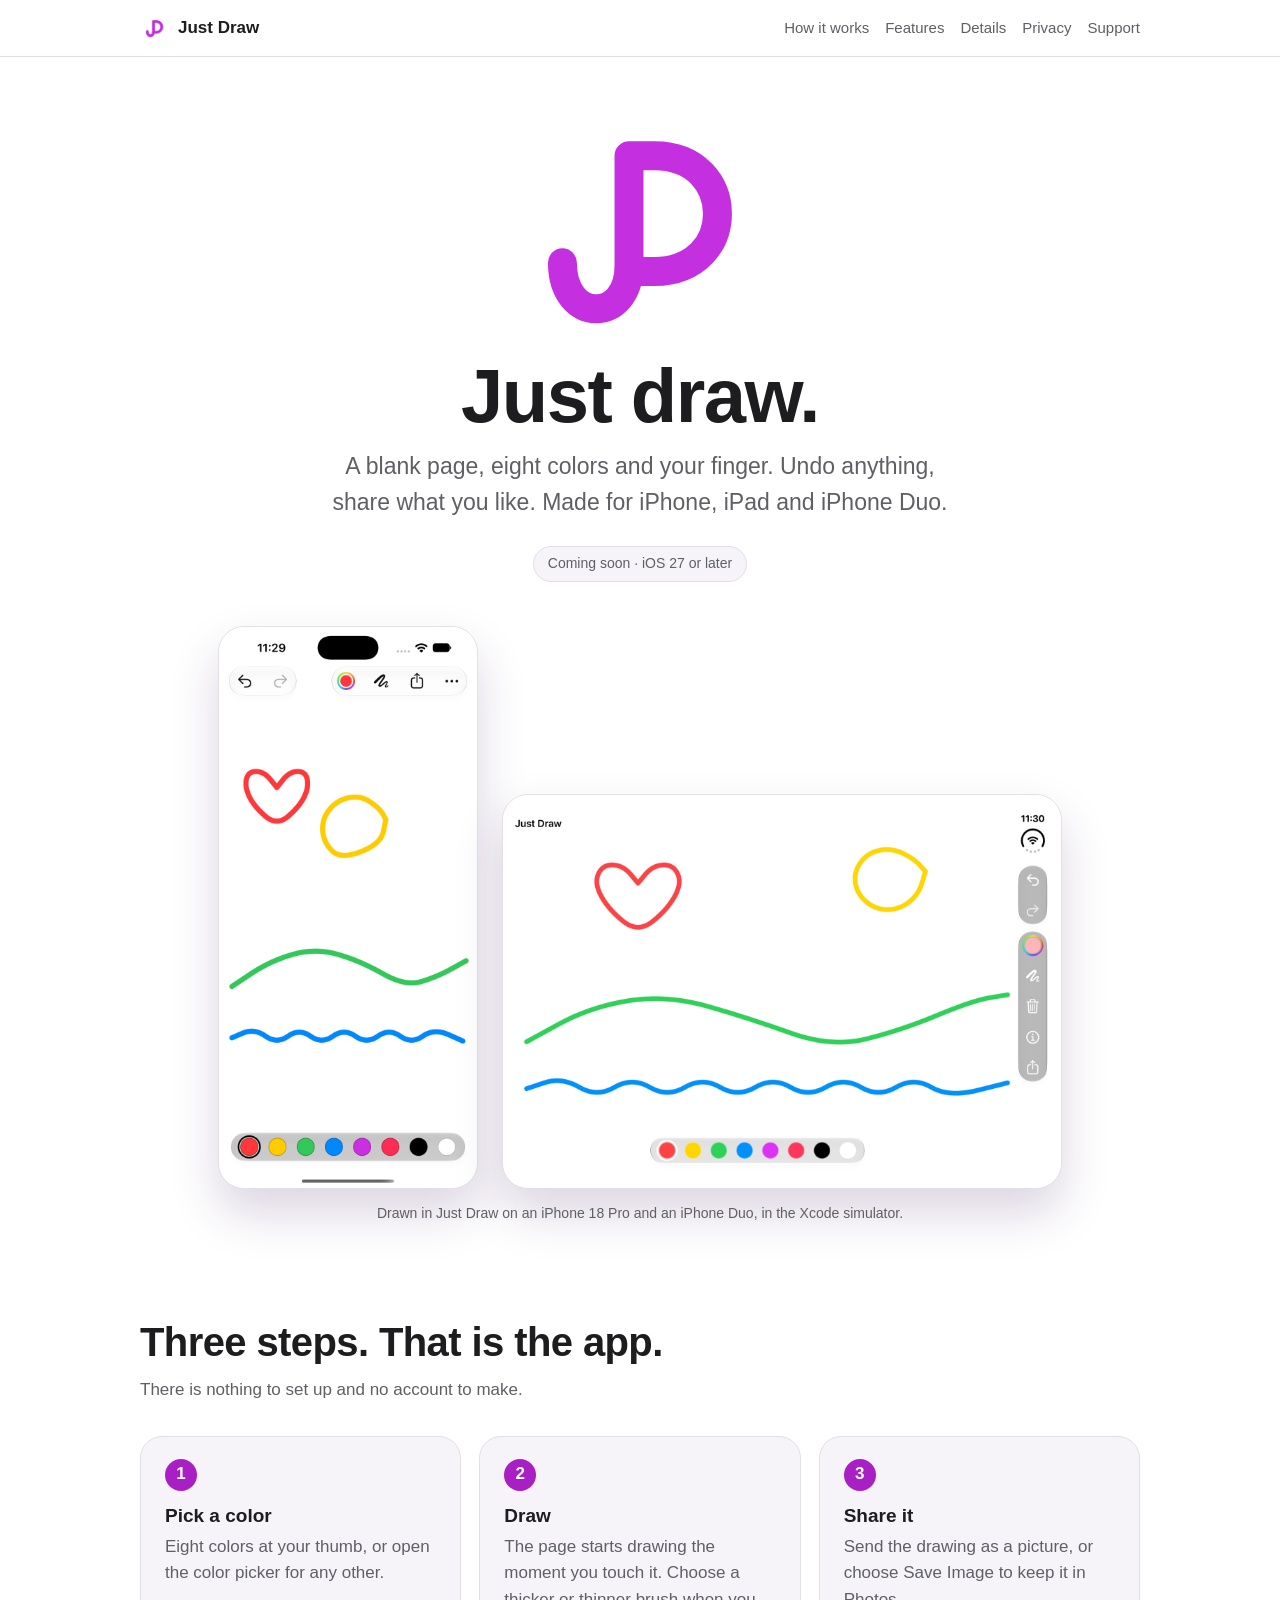
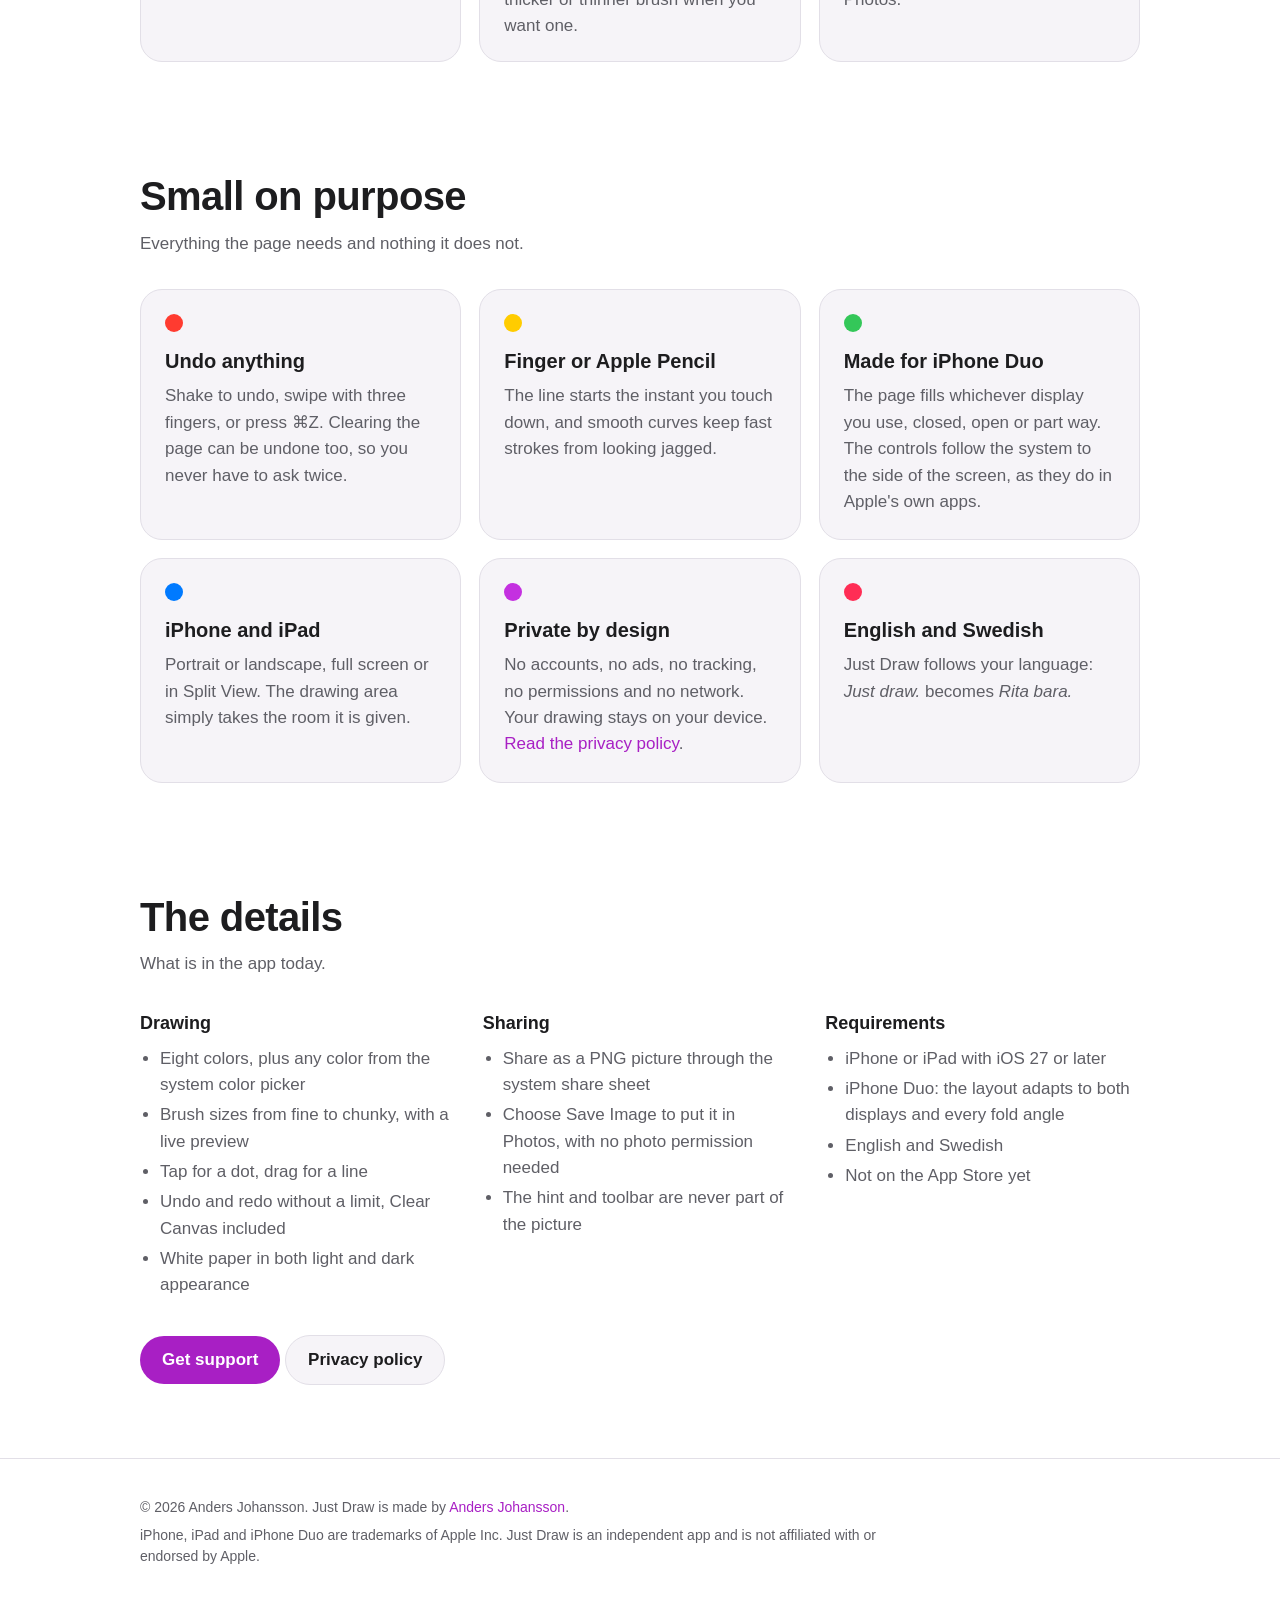
==== index.html @ cc941d94 "Just Draw website: home, privacy policy and support Co-Authored-By: Claude Sonnet 5.5 <noreply@anthr" ====
<!doctype html>
<html lang="en">
<head>
  <meta charset="utf-8">
  <meta name="viewport" content="width=device-width, initial-scale=1">
  <title>Just Draw – a simple drawing app for iPhone, iPad and iPhone Duo</title>
  <meta name="description" content="Just Draw is a simple drawing app for iPhone, iPad and iPhone Duo. Pick a color, draw with your finger or Apple Pencil, undo anything, and share. No accounts, no ads, no tracking.">
  <meta name="theme-color" content="#c430e0">
  <link rel="icon" type="image/png" href="assets/favicon.png">
  <link rel="apple-touch-icon" href="assets/apple-touch-icon.png">
  <meta property="og:title" content="Just Draw">
  <meta property="og:description" content="A simple drawing app for iPhone, iPad and iPhone Duo. Pick a color, draw, share. No accounts, no tracking.">
  <meta property="og:type" content="website">
  <meta property="og:url" content="https://idrewn.github.io/justdraw-site/">
  <meta property="og:image" content="https://idrewn.github.io/justdraw-site/assets/og.jpg">
  <link rel="stylesheet" href="style.css">
</head>
<body>
<header class="site-header">
  <div class="wrap">
    <a class="brand" href="./"><img src="assets/favicon.png" alt="" width="28" height="28">Just Draw</a>
    <nav aria-label="Main"><a href="#how">How it works</a><a href="#features">Features</a><a href="#details">Details</a><a href="privacy.html">Privacy</a><a href="support.html">Support</a></nav>
  </div>
</header>

<main>
  <div class="wrap hero">
    <svg class="mark" viewBox="150 150 760 760" role="img" aria-label="The Just Draw mark: a J and a D written in one line"><path d="M 262 640 C 262 850 492 850 492 650 L 492 270 L 580 270 C 870 270 870 670 580 670 L 492 670"/></svg>
    <h1>Just draw.</h1>
    <p class="lead">A blank page, eight colors and your finger. Undo anything, share what you like. Made for iPhone, iPad and iPhone Duo.</p>
    <span class="badge">Coming soon &middot; iOS 27 or later</span>
    <div class="showcase">
      <figure class="phone" style="margin:0"><img src="assets/screen-iphone.jpg" alt="Just Draw on an iPhone: a red heart, a yellow sun, a green hill and blue waves on white paper, with a color palette at the bottom" width="736" height="1600"></figure>
      <figure class="duo" style="margin:0"><img src="assets/screen-duo.jpg" alt="Just Draw on the inner display of an iPhone Duo, with the toolbar down the right edge" width="1600" height="1125"></figure>
    </div>
    <p class="caption">Drawn in Just Draw on an iPhone 18 Pro and an iPhone Duo, in the Xcode simulator.</p>
  </div>

  <section id="how">
    <div class="wrap">
      <h2>Three steps. That is the app.</h2>
      <p class="sub">There is nothing to set up and no account to make.</p>
      <ol class="steps">
        <li><strong>Pick a color</strong><span>Eight colors at your thumb, or open the color picker for any other.</span></li>
        <li><strong>Draw</strong><span>The page starts drawing the moment you touch it. Choose a thicker or thinner brush when you want one.</span></li>
        <li><strong>Share it</strong><span>Send the drawing as a picture, or choose Save Image to keep it in Photos.</span></li>
      </ol>
    </div>
  </section>

  <section id="features">
    <div class="wrap">
      <h2>Small on purpose</h2>
      <p class="sub">Everything the page needs and nothing it does not.</p>
      <div class="grid">
        <div class="card" style="--dot:#ff3b30"><span class="dot" aria-hidden="true"></span><h3>Undo anything</h3>
          <p>Shake to undo, swipe with three fingers, or press &#8984;Z. Clearing the page can be undone too, so you never have to ask twice.</p></div>
        <div class="card" style="--dot:#ffcc00"><span class="dot" aria-hidden="true"></span><h3>Finger or Apple Pencil</h3>
          <p>The line starts the instant you touch down, and smooth curves keep fast strokes from looking jagged.</p></div>
        <div class="card" style="--dot:#34c759"><span class="dot" aria-hidden="true"></span><h3>Made for iPhone Duo</h3>
          <p>The page fills whichever display you use, closed, open or part way. The controls follow the system to the side of the screen, as they do in Apple's own apps.</p></div>
        <div class="card" style="--dot:#007aff"><span class="dot" aria-hidden="true"></span><h3>iPhone and iPad</h3>
          <p>Portrait or landscape, full screen or in Split View. The drawing area simply takes the room it is given.</p></div>
        <div class="card" style="--dot:#c430e0"><span class="dot" aria-hidden="true"></span><h3>Private by design</h3>
          <p>No accounts, no ads, no tracking, no permissions and no network. Your drawing stays on your device. <a href="privacy.html">Read the privacy policy</a>.</p></div>
        <div class="card" style="--dot:#ff2d55"><span class="dot" aria-hidden="true"></span><h3>English and Swedish</h3>
          <p>Just Draw follows your language: <em>Just draw.</em> becomes <em>Rita bara.</em></p></div>
      </div>
    </div>
  </section>

  <section id="details">
    <div class="wrap">
      <h2>The details</h2>
      <p class="sub">What is in the app today.</p>
      <div class="facts">
        <div>
          <h3>Drawing</h3>
          <ul>
            <li>Eight colors, plus any color from the system color picker</li>
            <li>Brush sizes from fine to chunky, with a live preview</li>
            <li>Tap for a dot, drag for a line</li>
            <li>Undo and redo without a limit, Clear Canvas included</li>
            <li>White paper in both light and dark appearance</li>
          </ul>
        </div>
        <div>
          <h3>Sharing</h3>
          <ul>
            <li>Share as a PNG picture through the system share sheet</li>
            <li>Choose Save Image to put it in Photos, with no photo permission needed</li>
            <li>The hint and toolbar are never part of the picture</li>
          </ul>
        </div>
        <div>
          <h3>Requirements</h3>
          <ul>
            <li>iPhone or iPad with iOS 27 or later</li>
            <li>iPhone Duo: the layout adapts to both displays and every fold angle</li>
            <li>English and Swedish</li>
            <li>Not on the App Store yet</li>
          </ul>
        </div>
      </div>
      <p style="margin-top:32px;">
        <a class="button" href="support.html">Get support</a>
        <a class="button secondary" href="privacy.html">Privacy policy</a>
      </p>
    </div>
  </section>
</main>

<footer>
  <div class="wrap">
    <p>&copy; 2026 Anders Johansson. Just Draw is made by <a href="https://github.com/iDrewn">Anders Johansson</a>.</p>
    <p>iPhone, iPad and iPhone Duo are trademarks of Apple Inc. Just Draw is an independent app and is not affiliated with or endorsed by Apple.</p>
  </div>
</footer>
</body>
</html>
---- style.css ----
:root {
  --bg: #ffffff;
  --surface: #f6f4f8;
  --text: #1d1d1f;
  --muted: #5f5f66;
  --line: #e2dfe7;
  --ink: #a81fc4;      /* purple for text and links, 5.7:1 on white */
  --ink-fill: #c430e0; /* the app's purple, for shapes */
  --on-ink: #ffffff;
  --radius: 22px;
  --maxw: 1040px;
}
@media (prefers-color-scheme: dark) {
  :root {
    --bg: #0f0d13;
    --surface: #1a1720;
    --text: #f5f5f7;
    --muted: #a8a6b0;
    --line: #2e2a37;
    --ink: #e48df5;
    --ink-fill: #c430e0;
    --on-ink: #1a0a1f;
  }
}
* { box-sizing: border-box; }
html { -webkit-text-size-adjust: 100%; scroll-behavior: smooth; }
@media (prefers-reduced-motion: reduce) { html { scroll-behavior: auto; } }
body { margin: 0; background: var(--bg); color: var(--text);
  font: 17px/1.55 -apple-system, BlinkMacSystemFont, "SF Pro Text", "Segoe UI", Roboto, Helvetica, Arial, sans-serif; }
a { color: var(--ink); text-decoration: none; }
a:hover { text-decoration: underline; }
a:focus-visible, summary:focus-visible { outline: 3px solid var(--ink); outline-offset: 3px; border-radius: 6px; }
img { max-width: 100%; height: auto; display: block; }
.wrap { max-width: var(--maxw); margin: 0 auto; padding: 0 20px; }

/* Header */
.site-header { position: sticky; top: 0; z-index: 10; background: color-mix(in srgb, var(--bg) 85%, transparent);
  backdrop-filter: saturate(180%) blur(20px); -webkit-backdrop-filter: saturate(180%) blur(20px); border-bottom: 1px solid var(--line); }
.site-header .wrap { display: flex; align-items: center; justify-content: space-between; flex-wrap: wrap; gap: 2px 16px; min-height: 56px; padding-top: 8px; padding-bottom: 8px; }
.brand { display: flex; align-items: center; gap: 10px; font-weight: 700; color: var(--text); }
.brand img { width: 28px; height: 28px; border-radius: 7px; }
nav a { margin-right: 16px; color: var(--muted); font-size: 15px; white-space: nowrap; }
nav a:last-child { margin-right: 0; }
nav a:hover { color: var(--text); text-decoration: none; }

/* Hero: the mark writes itself, like it does on the app's empty canvas */
.hero { padding: 64px 0 40px; text-align: center; }
.hero .mark { width: min(220px, 52vw); height: auto; margin: 0 auto 8px; overflow: visible; }
.hero .mark path { fill: none; stroke: var(--ink-fill); stroke-width: 100; stroke-linecap: round; stroke-linejoin: round;
  stroke-dasharray: 3000; stroke-dashoffset: 3000; animation: write 1.6s .2s ease-in-out forwards; }
@keyframes write { to { stroke-dashoffset: 0; } }
@media (prefers-reduced-motion: reduce) { .hero .mark path { animation: none; stroke-dashoffset: 0; } }
.hero h1 { font: 700 clamp(44px, 9vw, 76px)/1.02 ui-rounded, "SF Pro Rounded", -apple-system, BlinkMacSystemFont, "Segoe UI", sans-serif; letter-spacing: -0.02em; margin: 0 0 14px; }
.hero p.lead { font-size: clamp(19px, 3vw, 23px); color: var(--muted); max-width: 620px; margin: 0 auto 26px; }
.badge { display: inline-block; padding: 6px 14px; border-radius: 999px; background: var(--surface); border: 1px solid var(--line); font-size: 14px; color: var(--muted); }
.showcase { margin-top: 44px; display: flex; gap: 24px; justify-content: center; align-items: flex-end; flex-wrap: wrap; }
.showcase .phone { width: min(260px, 70vw); }
.showcase .duo { width: min(560px, 100%); }
.showcase img { border-radius: 26px; border: 1px solid var(--line); box-shadow: 0 24px 48px rgba(60, 20, 90, .18); background: #fff; }
.caption { color: var(--muted); font-size: 14px; margin: 14px auto 0; }

/* Sections */
section { padding: 56px 0; }
section h2 { font-size: clamp(28px, 5vw, 40px); line-height: 1.12; letter-spacing: -0.015em; margin: 0 0 12px; }
section .sub { color: var(--muted); max-width: 640px; margin: 0 0 32px; }
.grid { display: grid; gap: 18px; grid-template-columns: repeat(auto-fit, minmax(280px, 1fr)); }
.card { background: var(--surface); border: 1px solid var(--line); border-radius: var(--radius); padding: 24px; }
.card h3 { margin: 14px 0 6px; font-size: 20px; }
.card p { margin: 0; color: var(--muted); }
/* Each card carries one of the app's colors, so the page is drawn with the same palette */
.dot { width: 18px; height: 18px; border-radius: 50%; background: var(--dot, var(--ink-fill)); display: block; }

.steps { display: grid; gap: 18px; grid-template-columns: repeat(auto-fit, minmax(240px, 1fr)); list-style: none; padding: 0; margin: 0; counter-reset: step; }
.steps li { counter-increment: step; background: var(--surface); border: 1px solid var(--line); border-radius: var(--radius); padding: 22px 24px; }
.steps li::before { content: counter(step); display: grid; place-items: center; width: 32px; height: 32px; border-radius: 50%; background: var(--ink); color: var(--on-ink); font-weight: 700; margin-bottom: 10px; }
.steps strong { display: block; font-size: 19px; margin-bottom: 4px; }
.steps span { color: var(--muted); }

.facts { display: grid; gap: 28px; grid-template-columns: repeat(auto-fit, minmax(280px, 1fr)); }
.facts h3 { margin: 0 0 8px; font-size: 18px; }
.facts ul { margin: 0; padding-left: 20px; color: var(--muted); }
.facts li { margin: 4px 0; }

/* Text pages */
.prose { max-width: 720px; padding: 48px 0 72px; }
.prose h1 { font-size: clamp(32px, 6vw, 46px); line-height: 1.1; margin: 0 0 8px; letter-spacing: -0.02em; }
.prose h2 { font-size: 24px; margin: 36px 0 8px; }
.prose .meta { color: var(--muted); margin-bottom: 28px; }
.prose ul { padding-left: 22px; }
.prose details { background: var(--surface); border: 1px solid var(--line); border-radius: 14px; padding: 14px 18px; margin: 12px 0; }
.prose summary { cursor: pointer; font-weight: 600; }
.prose details p { margin: 10px 0 0; color: var(--muted); }
code { background: var(--surface); border: 1px solid var(--line); border-radius: 6px; padding: 1px 6px; font-size: .92em; }

.button { display: inline-block; padding: 11px 22px; border-radius: 999px; background: var(--ink); color: var(--on-ink); font-weight: 600; }
.button:hover { text-decoration: none; filter: brightness(1.08); }
.button.secondary { background: var(--surface); color: var(--text); border: 1px solid var(--line); }

footer { border-top: 1px solid var(--line); padding: 32px 0 48px; color: var(--muted); font-size: 14px; }
footer p { margin: 6px 0; max-width: 760px; }
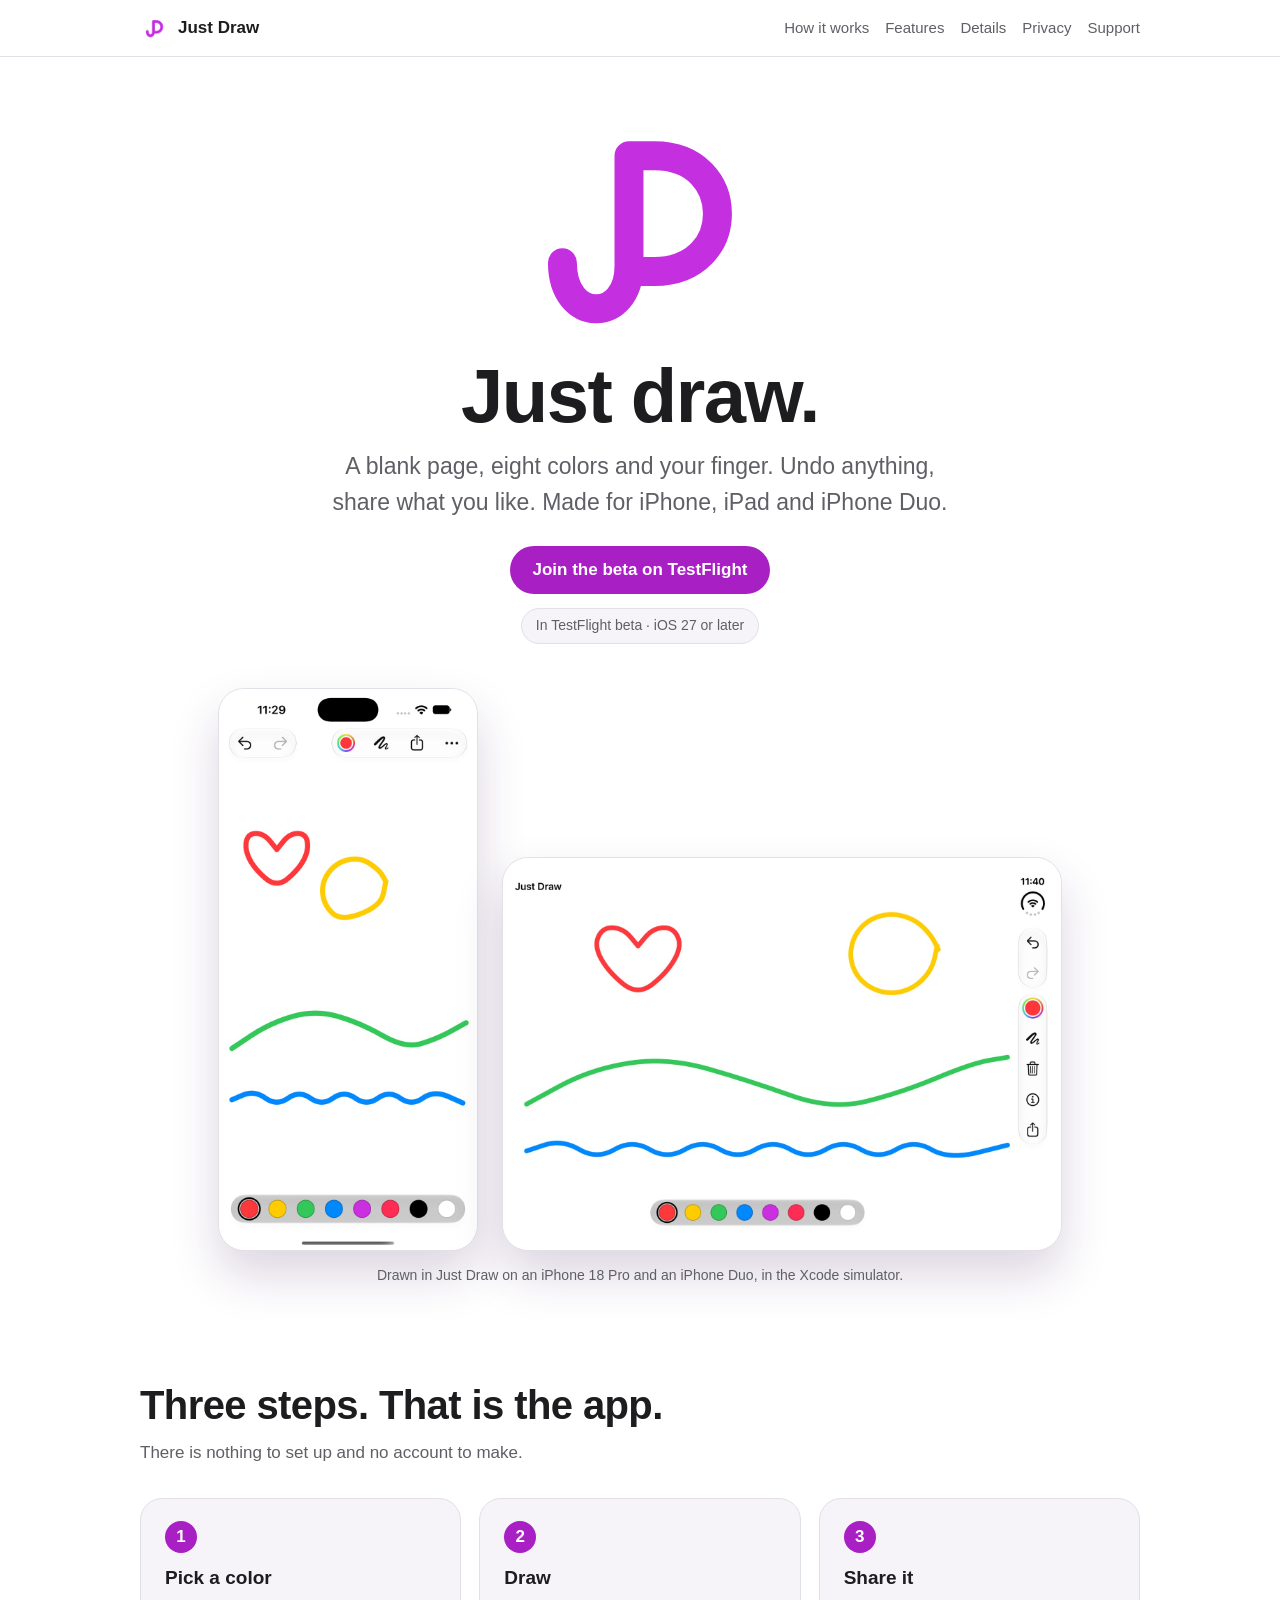
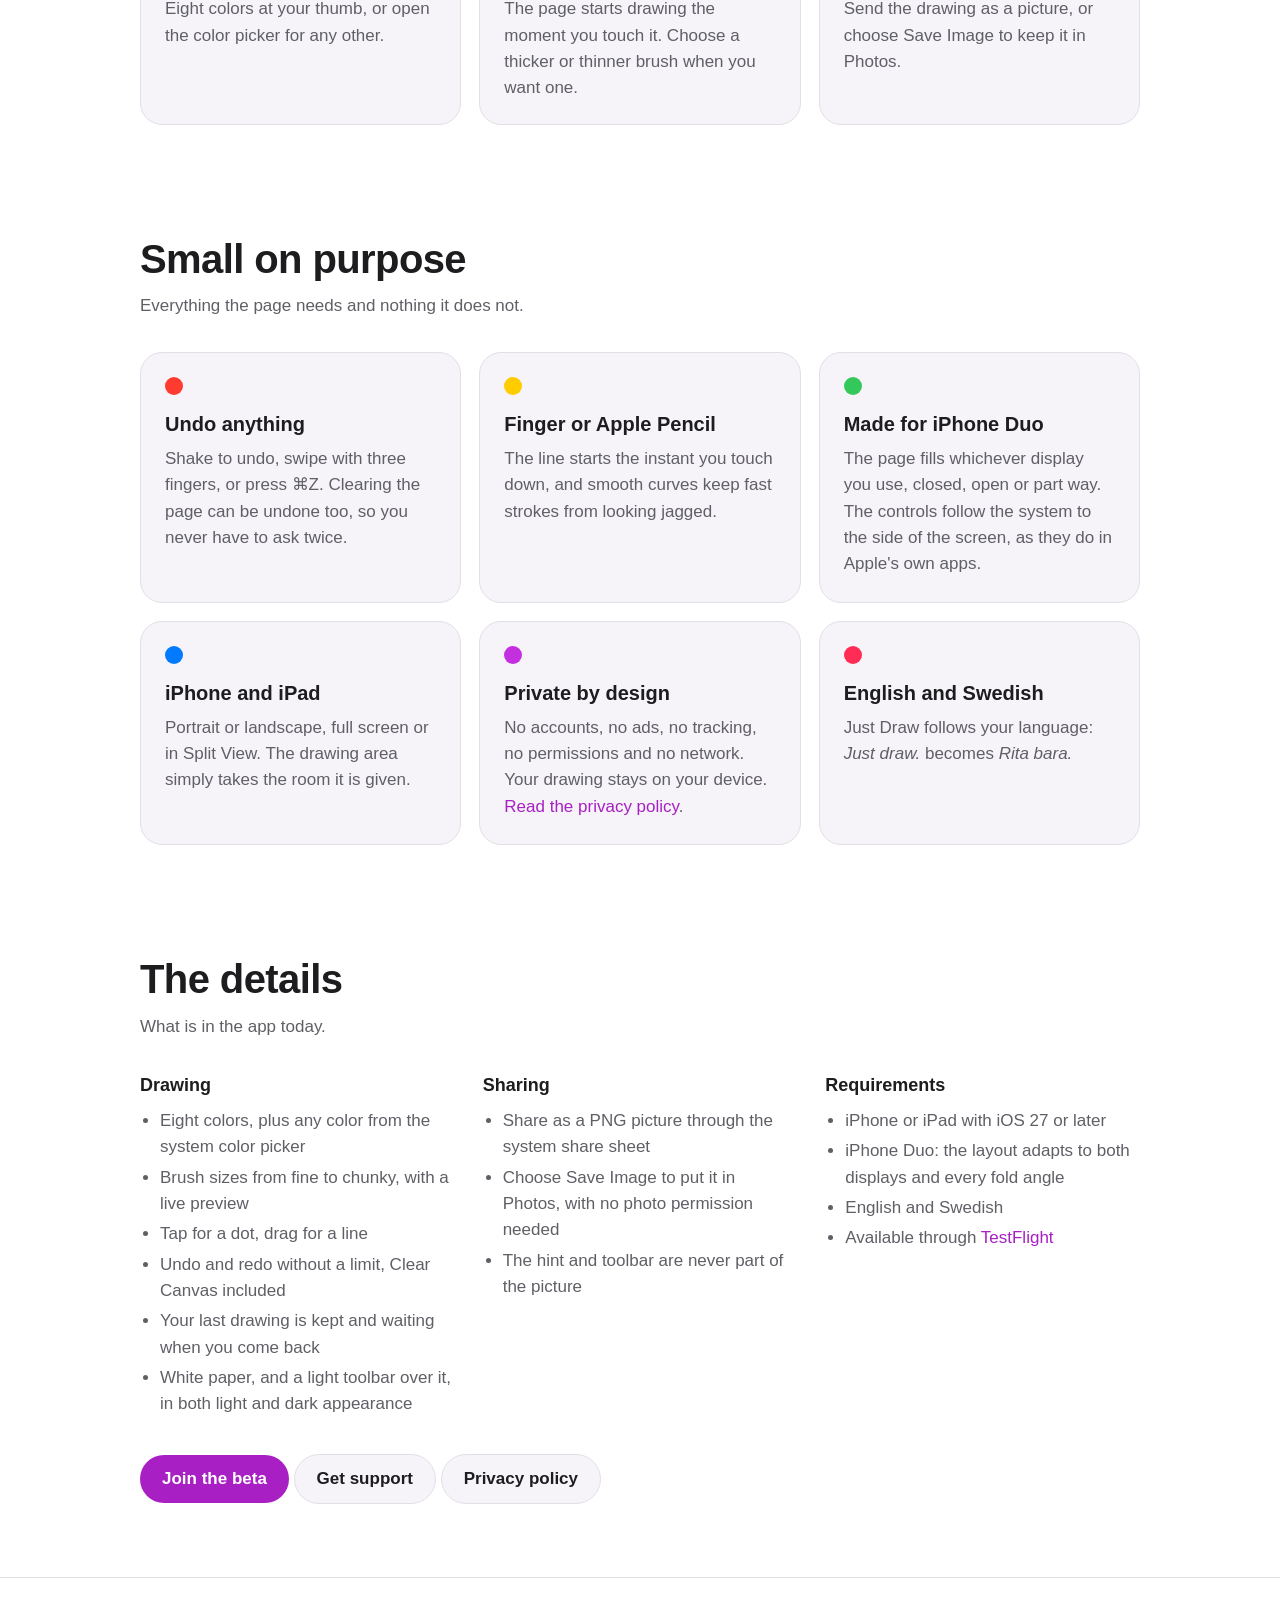
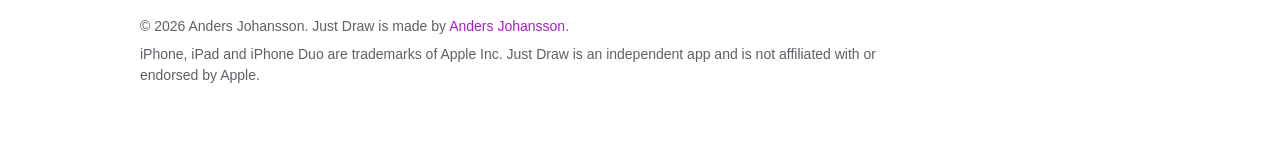
==== commit a8965840: "Site: TestFlight link, autosave wording and a Duo screenshot with the new toolbar Co-Authored-By: Cl" ====
--- a/index.html
+++ b/index.html
@@ -28,7 +28,8 @@
     <svg class="mark" viewBox="150 150 760 760" role="img" aria-label="The Just Draw mark: a J and a D written in one line"><path d="M 262 640 C 262 850 492 850 492 650 L 492 270 L 580 270 C 870 270 870 670 580 670 L 492 670"/></svg>
     <h1>Just draw.</h1>
     <p class="lead">A blank page, eight colors and your finger. Undo anything, share what you like. Made for iPhone, iPad and iPhone Duo.</p>
-    <span class="badge">Coming soon &middot; iOS 27 or later</span>
+    <p style="margin:0 0 14px;"><a class="button" href="https://testflight.apple.com/join/3rHHeFmC" rel="noopener">Join the beta on TestFlight</a></p>
+    <span class="badge">In TestFlight beta &middot; iOS 27 or later</span>
     <div class="showcase">
       <figure class="phone" style="margin:0"><img src="assets/screen-iphone.jpg" alt="Just Draw on an iPhone: a red heart, a yellow sun, a green hill and blue waves on white paper, with a color palette at the bottom" width="736" height="1600"></figure>
       <figure class="duo" style="margin:0"><img src="assets/screen-duo.jpg" alt="Just Draw on the inner display of an iPhone Duo, with the toolbar down the right edge" width="1600" height="1125"></figure>
@@ -81,7 +82,8 @@
             <li>Brush sizes from fine to chunky, with a live preview</li>
             <li>Tap for a dot, drag for a line</li>
             <li>Undo and redo without a limit, Clear Canvas included</li>
-            <li>White paper in both light and dark appearance</li>
+            <li>Your last drawing is kept and waiting when you come back</li>
+            <li>White paper, and a light toolbar over it, in both light and dark appearance</li>
           </ul>
         </div>
         <div>
@@ -98,12 +100,13 @@
             <li>iPhone or iPad with iOS 27 or later</li>
             <li>iPhone Duo: the layout adapts to both displays and every fold angle</li>
             <li>English and Swedish</li>
-            <li>Not on the App Store yet</li>
+            <li>Available through <a href="https://testflight.apple.com/join/3rHHeFmC" rel="noopener">TestFlight</a></li>
           </ul>
         </div>
       </div>
       <p style="margin-top:32px;">
-        <a class="button" href="support.html">Get support</a>
+        <a class="button" href="https://testflight.apple.com/join/3rHHeFmC" rel="noopener">Join the beta</a>
+        <a class="button secondary" href="support.html">Get support</a>
         <a class="button secondary" href="privacy.html">Privacy policy</a>
       </p>
     </div>
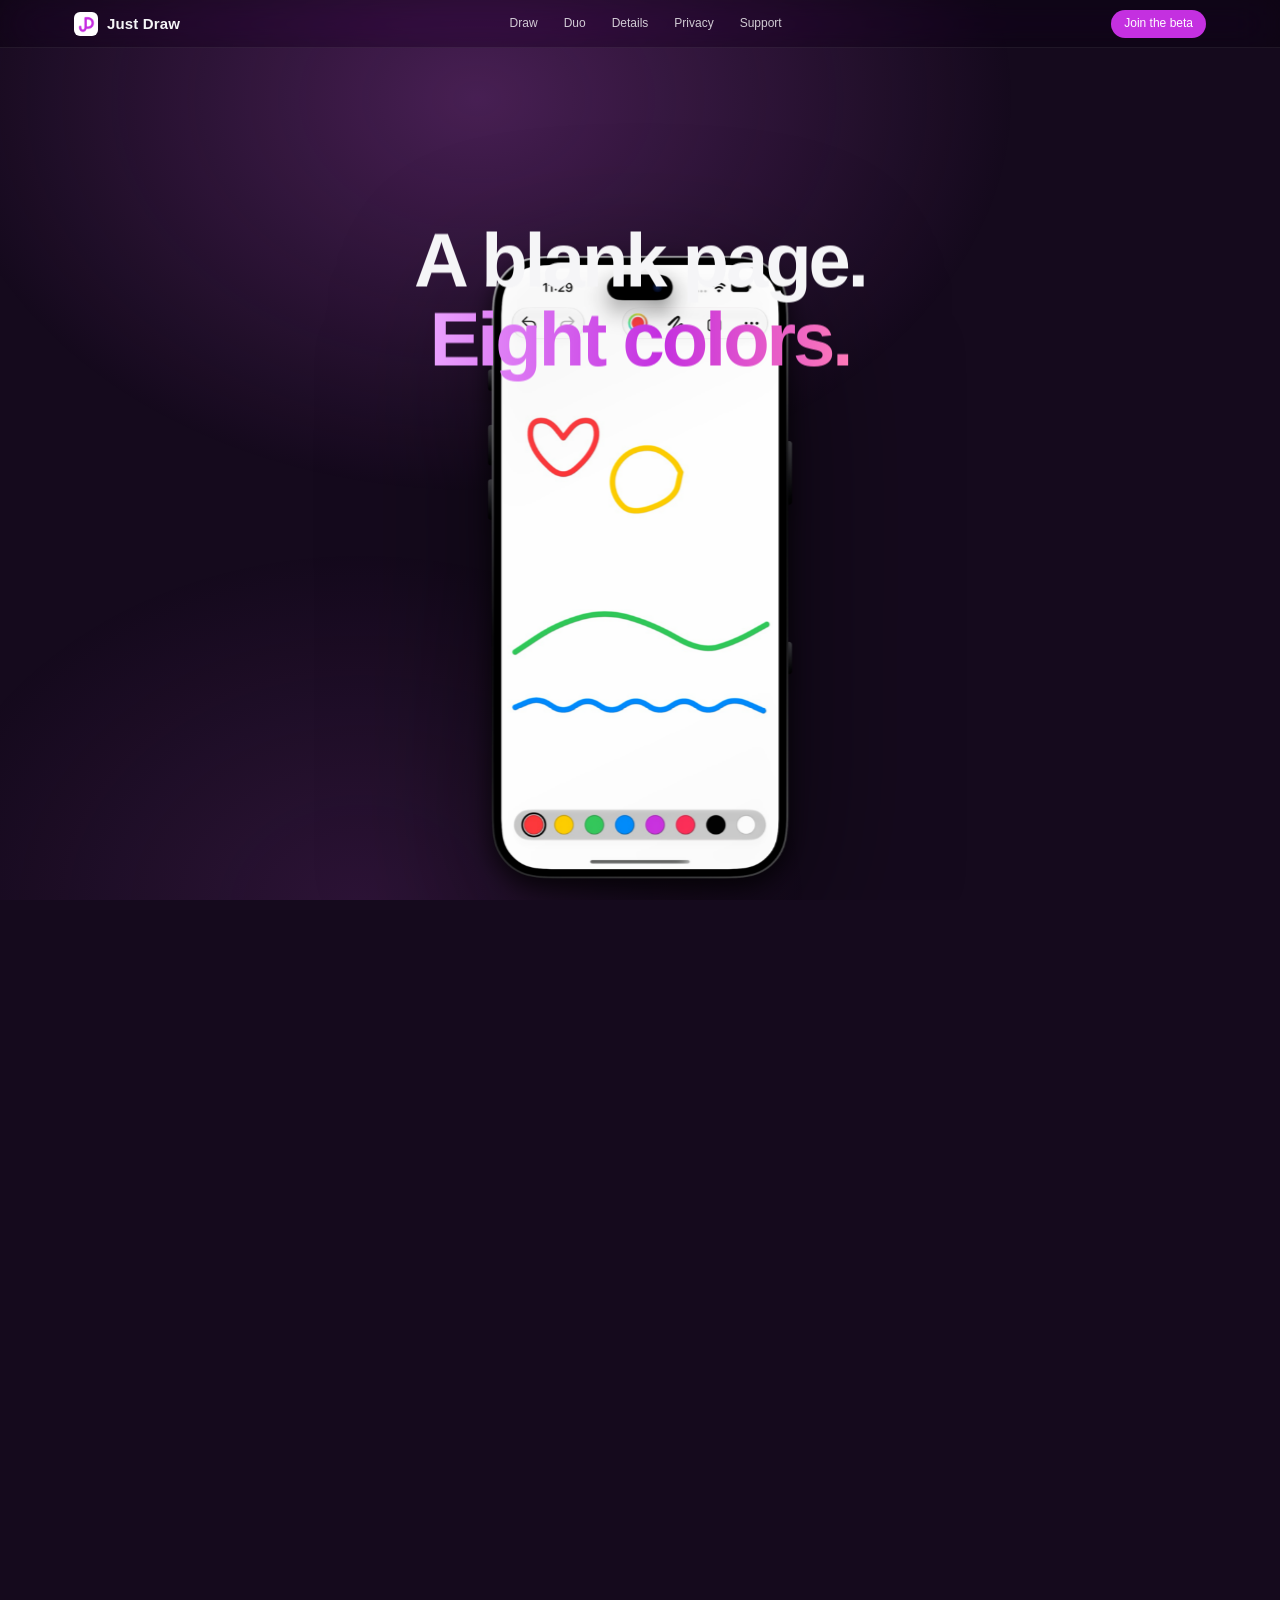
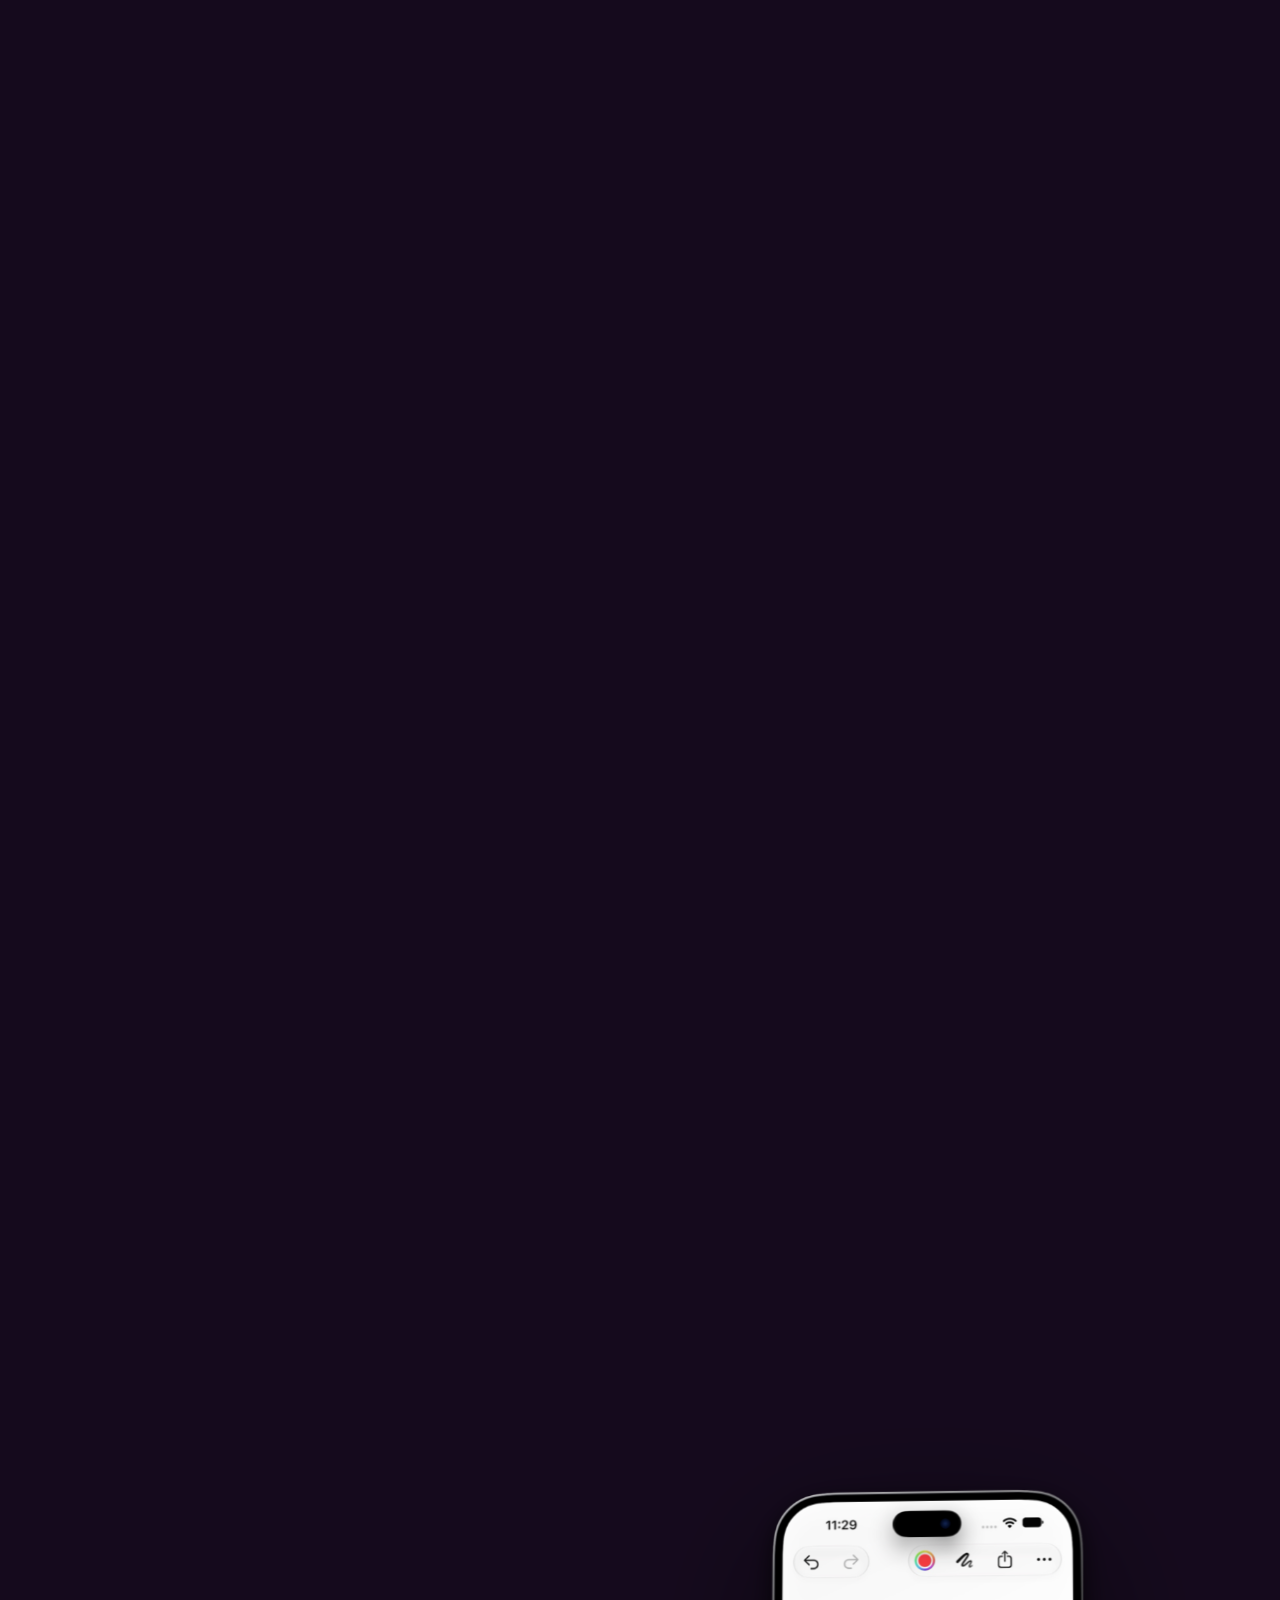
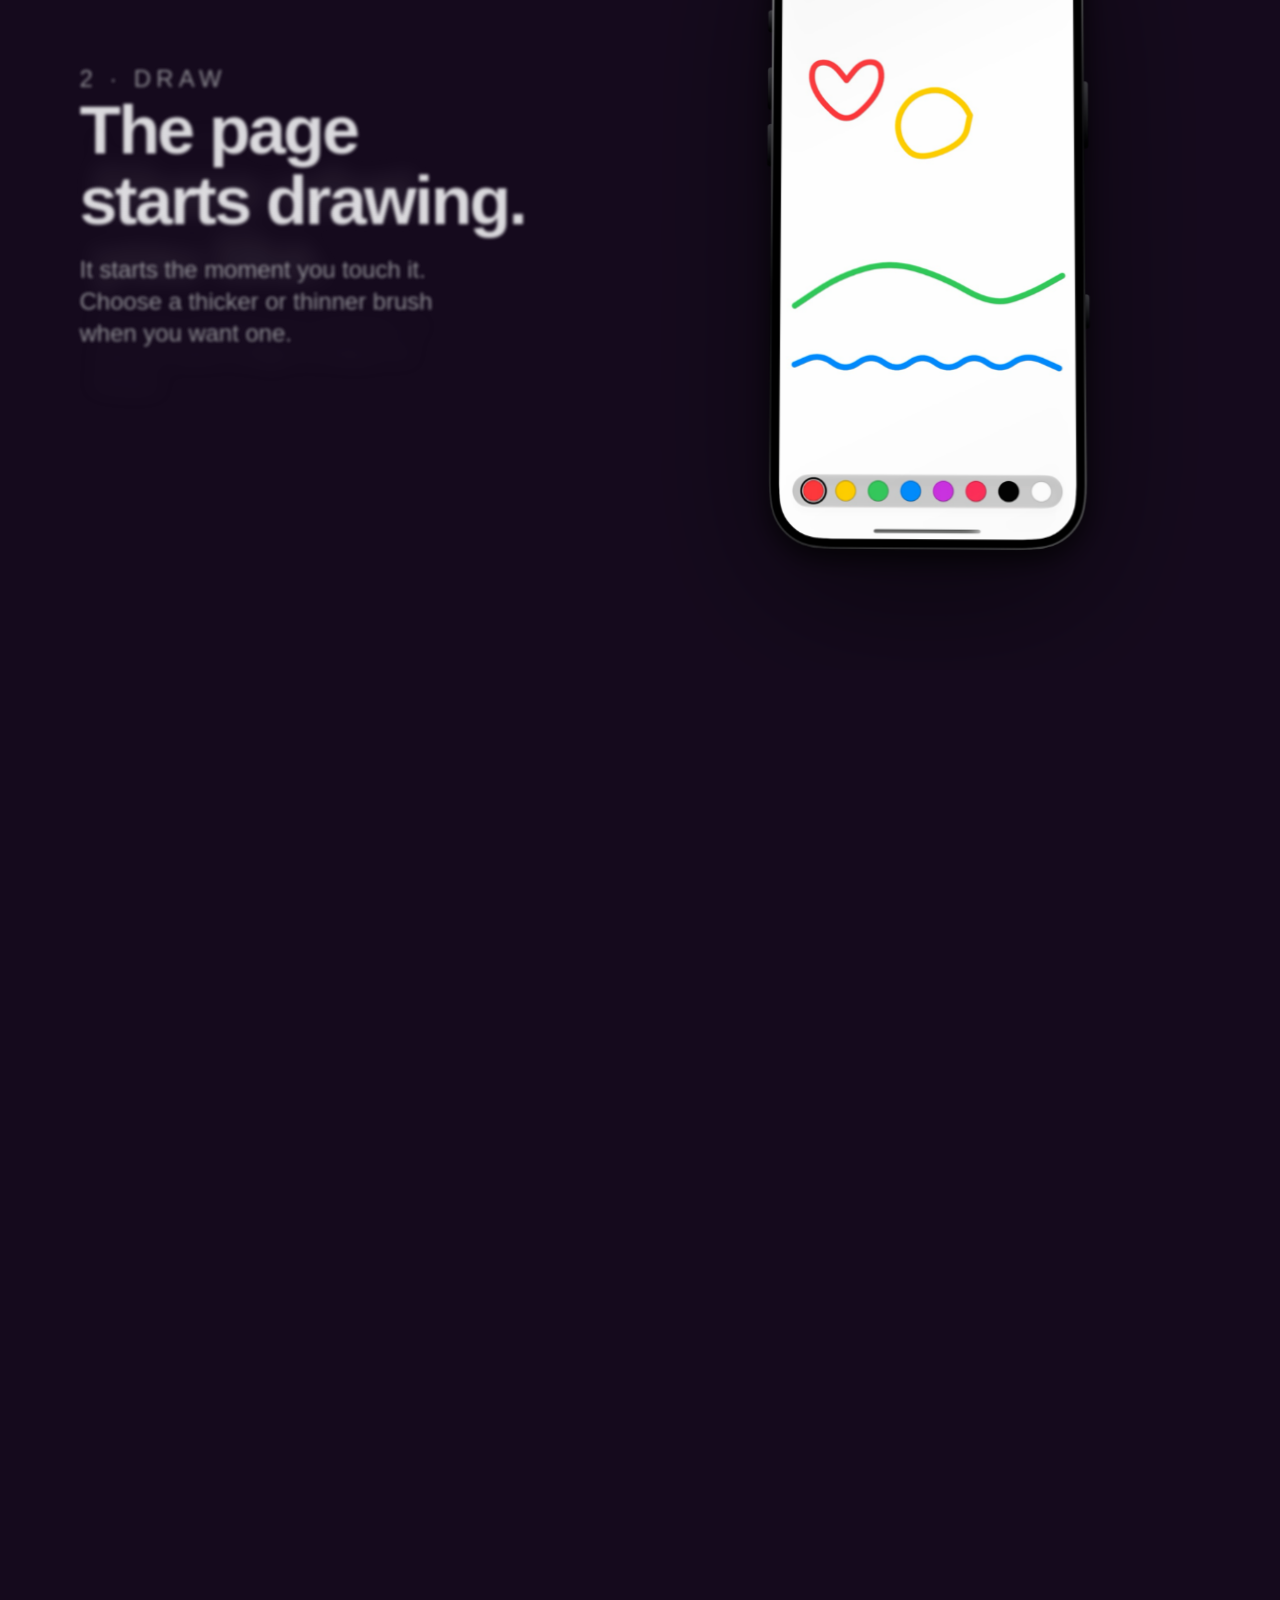
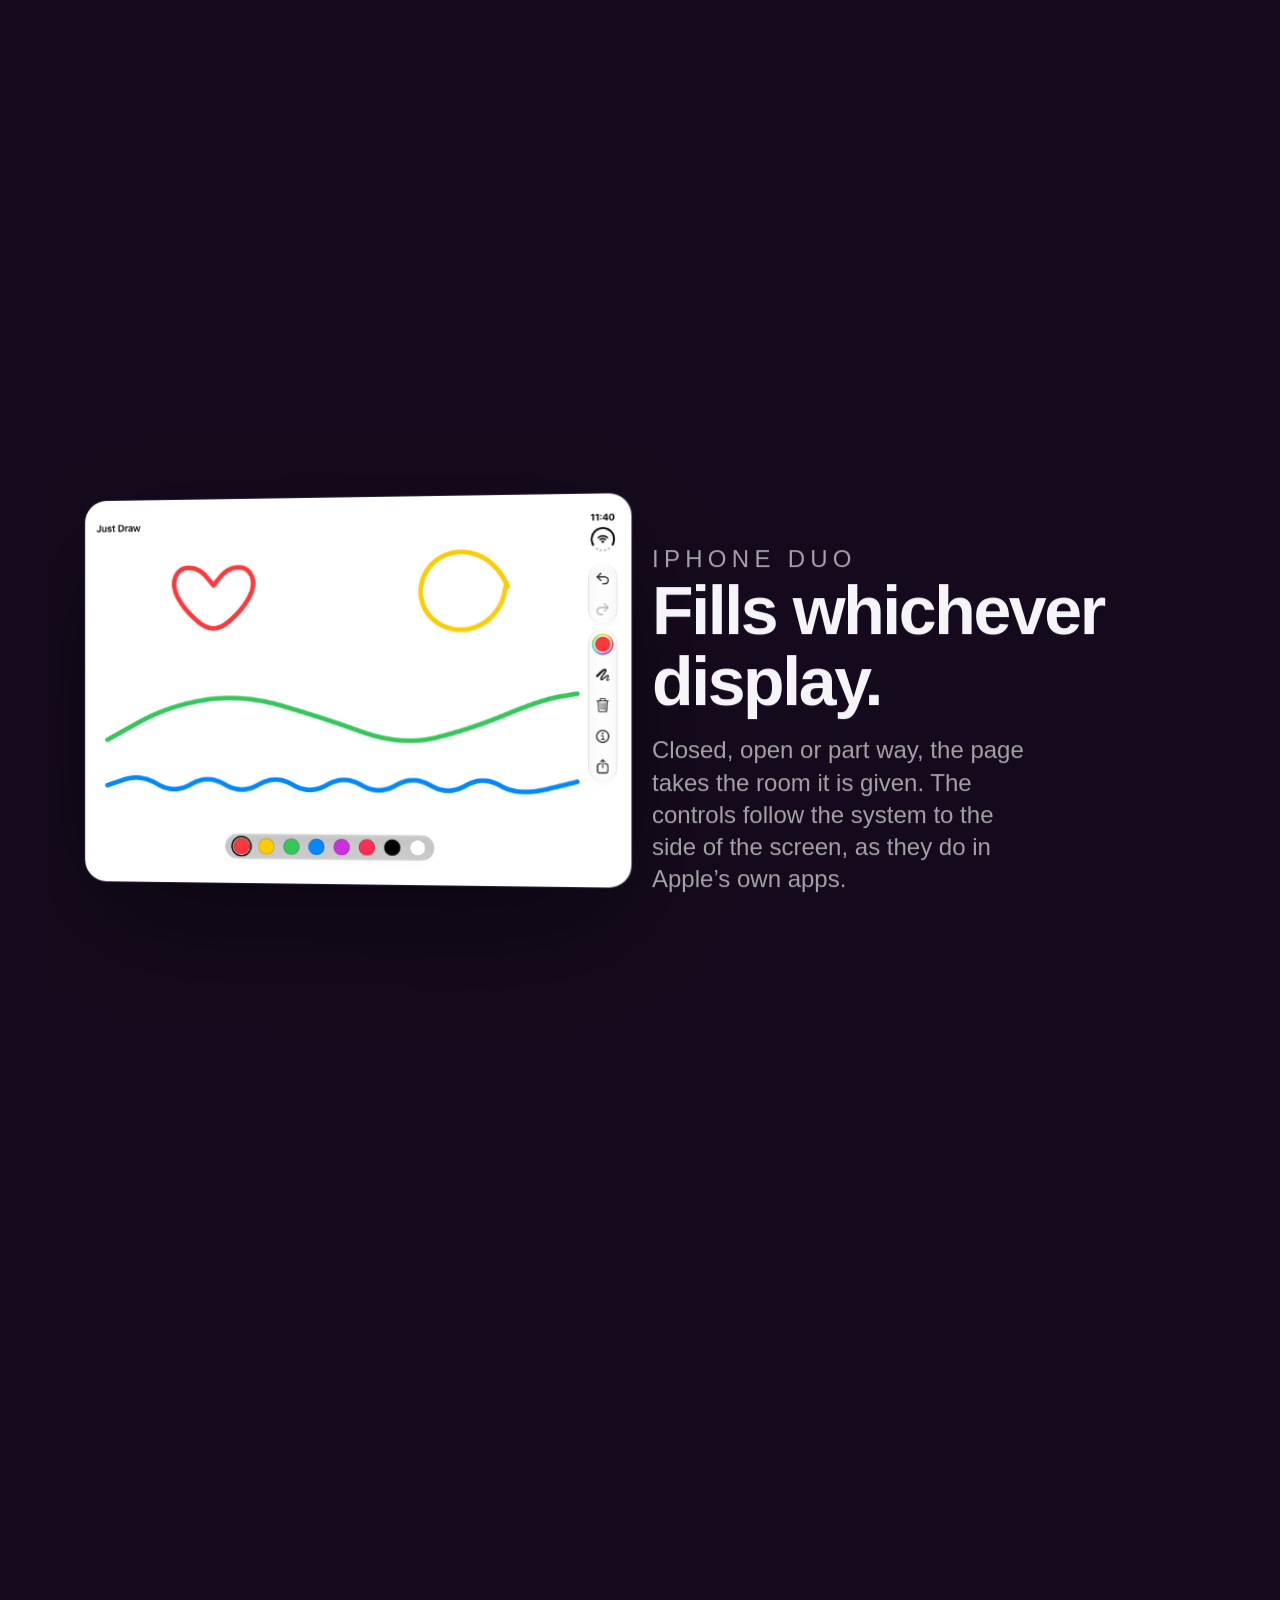
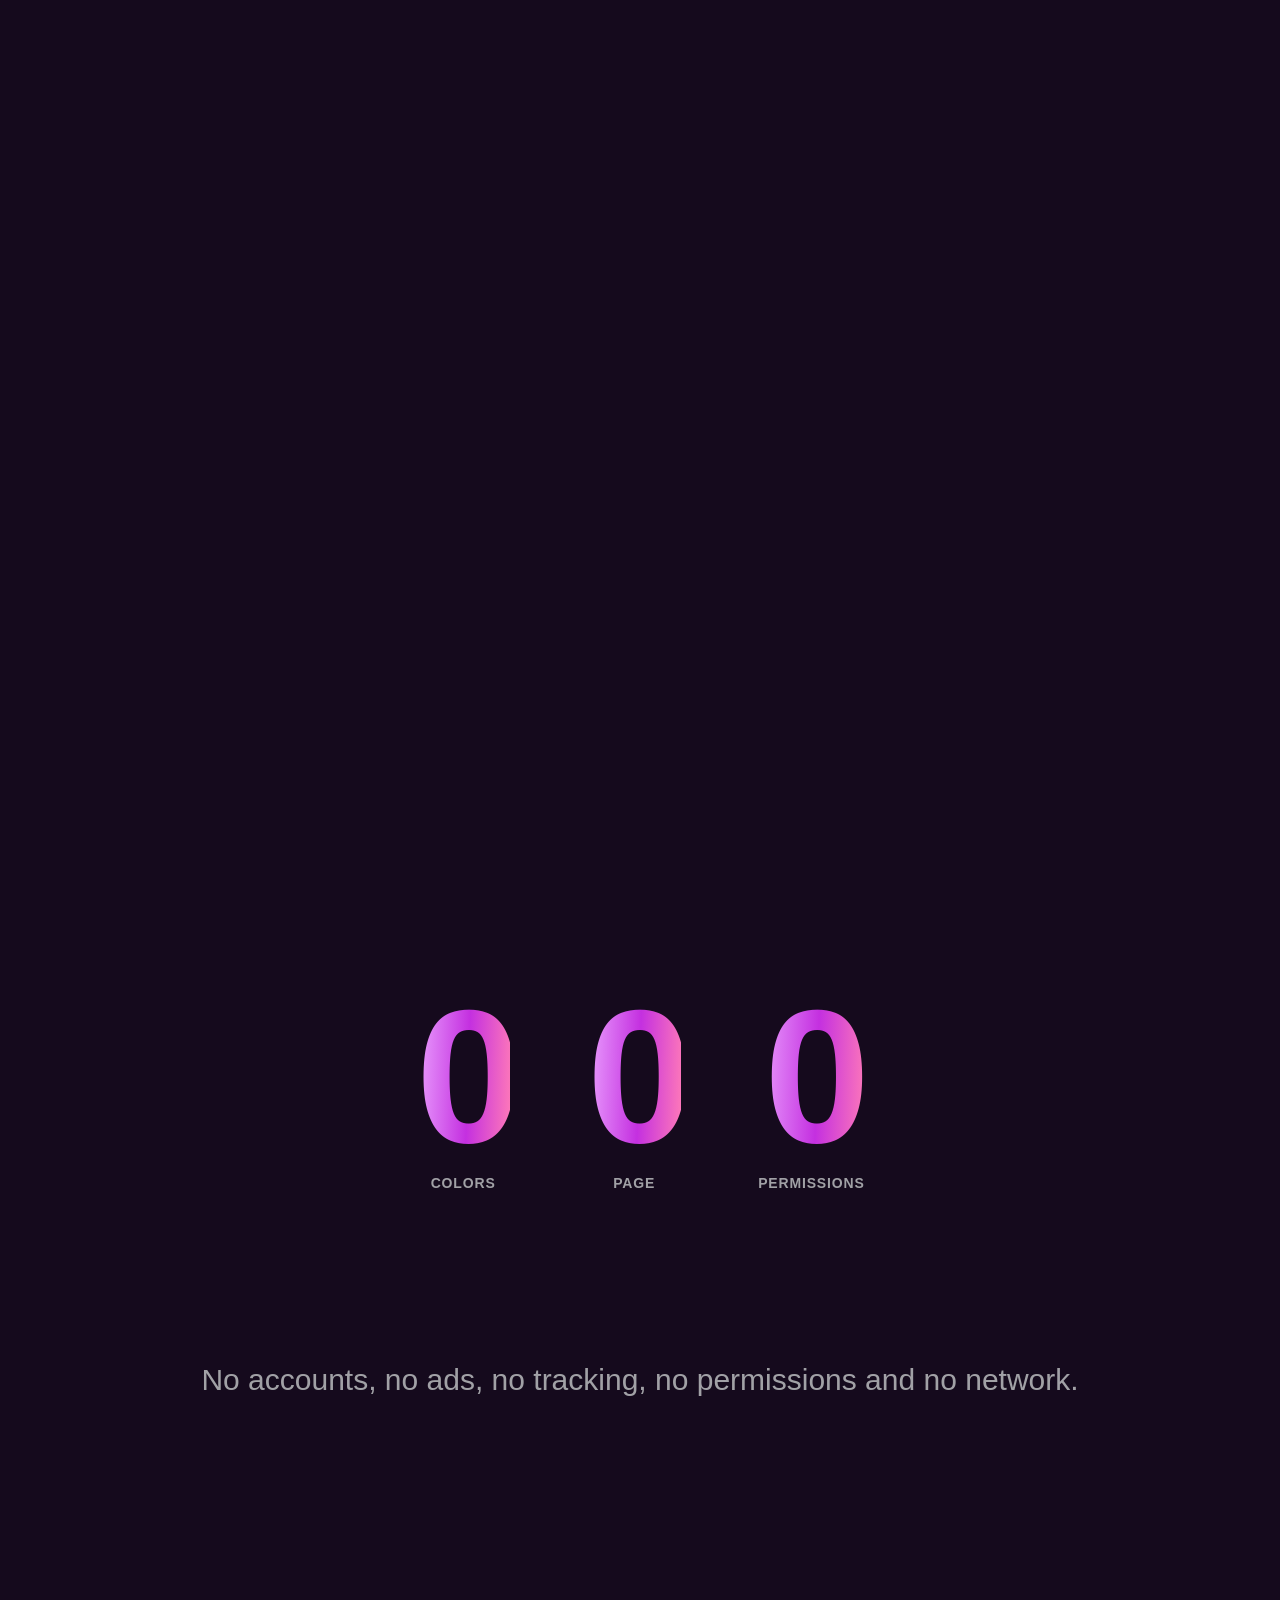
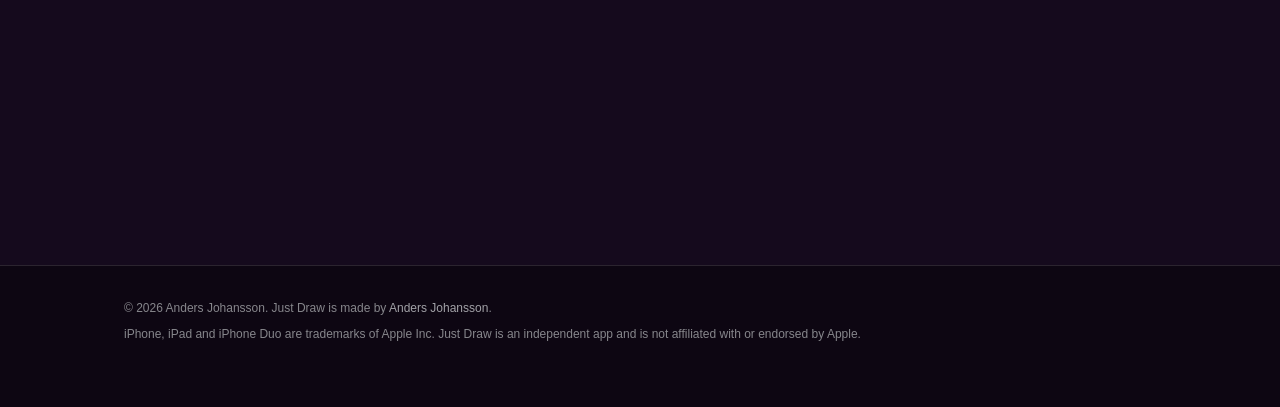
==== commit 3e9dfebe: "Rebuild in the shared scroll-motion style: pinned stages, continuous colour, Framedevice mockups Co-" ====
--- a/index.html
+++ b/index.html
@@ -2,122 +2,95 @@
 <html lang="en">
 <head>
   <meta charset="utf-8">
-  <meta name="viewport" content="width=device-width, initial-scale=1">
+  <meta name="viewport" content="width=device-width, initial-scale=1, viewport-fit=cover">
   <title>Just Draw – a simple drawing app for iPhone, iPad and iPhone Duo</title>
-  <meta name="description" content="Just Draw is a simple drawing app for iPhone, iPad and iPhone Duo. Pick a color, draw with your finger or Apple Pencil, undo anything, and share. No accounts, no ads, no tracking.">
-  <meta name="theme-color" content="#c430e0">
+  <meta name="description" content="Just Draw is a blank page, eight colors and your finger. Undo anything, share what you like. No accounts, no permissions, no network.">
+  <meta name="theme-color" content="#0e0713">
   <link rel="icon" type="image/png" href="assets/favicon.png">
   <link rel="apple-touch-icon" href="assets/apple-touch-icon.png">
   <meta property="og:title" content="Just Draw">
-  <meta property="og:description" content="A simple drawing app for iPhone, iPad and iPhone Duo. Pick a color, draw, share. No accounts, no tracking.">
+  <meta property="og:description" content="A blank page, eight colors and your finger. For iPhone, iPad and iPhone Duo.">
   <meta property="og:type" content="website">
   <meta property="og:url" content="https://idrewn.github.io/justdraw-site/">
   <meta property="og:image" content="https://idrewn.github.io/justdraw-site/assets/og.jpg">
-  <link rel="stylesheet" href="style.css">
+  <link rel="stylesheet" href="motion.css">
+  <link rel="stylesheet" href="theme.css">
 </head>
 <body>
-<header class="site-header">
+<div class="ambient" aria-hidden="true"></div>
+<header class="nav"><div class="wrap">
+  <a class="brand" href="./"><img src="assets/icon.png" alt="" width="24" height="24">Just Draw</a>
+  <ul><li><a href="#draw">Draw</a></li><li><a href="#duo">Duo</a></li><li><a href="#details">Details</a></li><li><a href="privacy.html">Privacy</a></li><li><a href="support.html">Support</a></li></ul>
+  <a class="buy" href="https://testflight.apple.com/join/3rHHeFmC">Join the beta</a>
+</div></header>
+<main>
+<section class="stage hero" id="top" style="--n:3.3" data-stage data-bg="#0e0713" data-glow="196,48,224">
+  <div class="pin">
+    <div class="hero-copy" data-beat="-1,-0.5,0.2,0.46" data-travel="-110">
+      <p class="eyebrow">Drawing · iPhone · iPad · iPhone Duo</p>
+      <h1>Just draw.<br><span class="grad">Nothing else.</span></h1>
+      <p class="lead">A blank page, eight colors and your finger. Undo anything, share what you like.</p>
+      <div class="cta"><a class="pill fill" href="https://testflight.apple.com/join/3rHHeFmC">Join the beta</a><a class="pill line" href="#draw">See the three steps</a></div>
+    </div>
+    <p class="hero-tag" data-beat="0.42,0.62,2,3" data-travel="50">A blank page.<br><span class="grad">Eight colors.</span></p>
+    <div class="fan"><div class="device" data-motion="fan" data-i="0" data-n="1"><img src="assets/phone-iphone.png" alt="Just Draw on an iPhone" width="1306" height="2360" loading=eager></div></div>
+  </div>
+</section>
+<section class="stage" id="draw" style="--n:4.1" data-stage data-bg="#120817" data-glow="196,48,224">
+  <i class="mark" aria-hidden="true" data-bg="#120817" data-glow="196,48,224" style="position:absolute;left:0;top:24.80%;width:1px;height:1px"></i>
+<i class="mark" aria-hidden="true" data-bg="#180a1c" data-glow="230,80,190" style="position:absolute;left:0;top:50.00%;width:1px;height:1px"></i>
+<i class="mark" aria-hidden="true" data-bg="#10091f" data-glow="120,80,240" style="position:absolute;left:0;top:75.20%;width:1px;height:1px"></i>
+  <div class="pin split">
+    <div class="copy"><div class="beat" data-beat="-1.000,-0.500,0.283,0.383">
+        <p class="eyebrow">1 · Color</p>
+        <h2>Pick a color.</h2>
+        <p>Eight colors at your thumb, or open the color picker for any other.</p>
+      </div><div class="beat" data-beat="0.283,0.383,0.617,0.717">
+        <p class="eyebrow">2 · Draw</p>
+        <h2>The page starts drawing.</h2>
+        <p>It starts the moment you touch it. Choose a thicker or thinner brush when you want one.</p>
+      </div><div class="beat" data-beat="0.617,0.717,2.000,3.000">
+        <p class="eyebrow">3 · Share</p>
+        <h2>Share what you like.</h2>
+        <p>Send the drawing as a picture, or choose Save Image to keep it in Photos.</p>
+      </div></div>
+    <div class="devwrap"><div class="device" data-motion="sway"><img src="assets/phone-iphone.png" alt="A drawing in Just Draw" loading="lazy" width=1306 height=2360></div></div>
+  </div>
+</section>
+<section class="stage" id="duo" style="--n:2.2" data-stage data-bg="#150a1a" data-glow="196,48,224">
+  <i class="mark" aria-hidden="true" data-bg="#150a1a" data-glow="196,48,224" style="position:absolute;left:0;top:50.00%;width:1px;height:1px"></i>
+  <div class="pin split flip">
+    <div class="copy"><div class="beat" data-beat="-1.000,-0.500,2.000,3.000">
+        <p class="eyebrow">iPhone Duo</p>
+        <h2>Fills whichever display.</h2>
+        <p>Closed, open or part way, the page takes the room it is given. The controls follow the system to the side of the screen, as they do in Apple&rsquo;s own apps.</p>
+      </div></div>
+    <div class="devwrap"><div class="device wide" data-motion="wide" style="aspect-ratio:1600/1125"><img data-beat="-1.000,-0.500,2.000,3.000" src="assets/duo.jpg" alt="Just Draw on an iPhone Duo" loading="lazy" width=1600 height=1125></div></div>
+  </div>
+</section>
+<section class="stage numbers" style="--n:2.6" data-stage data-bg="#10081c" data-glow="140,60,230">
+  <div class="pin"><div class="row" data-zoom><div><div class="n grad" data-count="8" data-pre="" data-suf="">0</div><div class="l">colors</div></div><div><div class="n grad" data-count="1" data-pre="" data-suf="">0</div><div class="l">page</div></div><div><div class="n grad" data-count="0" data-pre="" data-suf="">0</div><div class="l">permissions</div></div></div><p class="sentence">No accounts, no ads, no tracking, no permissions and no network.</p></div>
+</section>
+<section class="block center" id="details" data-bg="#0e0713" data-glow="196,48,224">
   <div class="wrap">
-    <a class="brand" href="./"><img src="assets/favicon.png" alt="" width="28" height="28">Just Draw</a>
-    <nav aria-label="Main"><a href="#how">How it works</a><a href="#features">Features</a><a href="#details">Details</a><a href="privacy.html">Privacy</a><a href="support.html">Support</a></nav>
+    <p class="eyebrow" data-reveal>Small on purpose</p>
+    <h2 data-reveal>Everything the page needs. Nothing it does not.</h2>
+    
+    <div class="bento"><div class="tile w4 hot" data-reveal><span class="k">Undo</span><h3>Undo anything.</h3><p>Shake to undo, swipe with three fingers, or press &#8984;Z. Clearing the page can be undone too, so you never have to ask twice.</p></div><div class="tile " data-reveal><span class="k">Input</span><h3>Finger or Apple Pencil.</h3><p>The line starts the instant you touch down, and smooth curves keep fast strokes from looking jagged.</p></div><div class="tile " data-reveal><span class="k">Devices</span><h3>iPhone and iPad.</h3><p>Portrait or landscape, full screen or in Split View.</p></div><div class="tile " data-reveal><span class="k">Languages</span><h3>English and Swedish.</h3><p>Just Draw follows your language: Just draw. becomes Rita bara.</p></div><div class="tile w3" data-reveal><span class="k">Private</span><h3>Private by design.</h3><p>No accounts, no ads, no tracking, no permissions and no network. Your drawing stays on your device. <a href="privacy.html">Read the privacy policy</a>.</p></div><div class="tile w3" data-reveal><span class="k">Sharing</span><h3>A clean picture.</h3><p>Share as a PNG through the system share sheet. The hint and toolbar are never part of the picture.</p></div></div>
   </div>
-</header>
-
-<main>
-  <div class="wrap hero">
-    <svg class="mark" viewBox="150 150 760 760" role="img" aria-label="The Just Draw mark: a J and a D written in one line"><path d="M 262 640 C 262 850 492 850 492 650 L 492 270 L 580 270 C 870 270 870 670 580 670 L 492 670"/></svg>
-    <h1>Just draw.</h1>
-    <p class="lead">A blank page, eight colors and your finger. Undo anything, share what you like. Made for iPhone, iPad and iPhone Duo.</p>
-    <p style="margin:0 0 14px;"><a class="button" href="https://testflight.apple.com/join/3rHHeFmC" rel="noopener">Join the beta on TestFlight</a></p>
-    <span class="badge">In TestFlight beta &middot; iOS 27 or later</span>
-    <div class="showcase">
-      <figure class="phone" style="margin:0"><img src="assets/screen-iphone.jpg" alt="Just Draw on an iPhone: a red heart, a yellow sun, a green hill and blue waves on white paper, with a color palette at the bottom" width="736" height="1600"></figure>
-      <figure class="duo" style="margin:0"><img src="assets/screen-duo.jpg" alt="Just Draw on the inner display of an iPhone Duo, with the toolbar down the right edge" width="1600" height="1125"></figure>
-    </div>
-    <p class="caption">Drawn in Just Draw on an iPhone 18 Pro and an iPhone Duo, in the Xcode simulator.</p>
+</section>
+<section class="cta-block" id="get" data-bg="#0e0713" data-glow="196,48,224">
+  <div class="wrap">
+    <img class="icon" src="assets/icon.png" alt="Just Draw app icon" width="132" height="132" data-reveal>
+    <h2 data-reveal>Get Just Draw.</h2>
+    <p class="lead" data-reveal>In TestFlight beta now. For iPhone and iPad with iOS 27 or later, in English and Swedish.</p>
+    <div class="cta" data-reveal><a class="pill fill" href="https://testflight.apple.com/join/3rHHeFmC">Join the beta</a><a class="pill line" href="support.html">Support</a></div>
+    
   </div>
-
-  <section id="how">
-    <div class="wrap">
-      <h2>Three steps. That is the app.</h2>
-      <p class="sub">There is nothing to set up and no account to make.</p>
-      <ol class="steps">
-        <li><strong>Pick a color</strong><span>Eight colors at your thumb, or open the color picker for any other.</span></li>
-        <li><strong>Draw</strong><span>The page starts drawing the moment you touch it. Choose a thicker or thinner brush when you want one.</span></li>
-        <li><strong>Share it</strong><span>Send the drawing as a picture, or choose Save Image to keep it in Photos.</span></li>
-      </ol>
-    </div>
-  </section>
-
-  <section id="features">
-    <div class="wrap">
-      <h2>Small on purpose</h2>
-      <p class="sub">Everything the page needs and nothing it does not.</p>
-      <div class="grid">
-        <div class="card" style="--dot:#ff3b30"><span class="dot" aria-hidden="true"></span><h3>Undo anything</h3>
-          <p>Shake to undo, swipe with three fingers, or press &#8984;Z. Clearing the page can be undone too, so you never have to ask twice.</p></div>
-        <div class="card" style="--dot:#ffcc00"><span class="dot" aria-hidden="true"></span><h3>Finger or Apple Pencil</h3>
-          <p>The line starts the instant you touch down, and smooth curves keep fast strokes from looking jagged.</p></div>
-        <div class="card" style="--dot:#34c759"><span class="dot" aria-hidden="true"></span><h3>Made for iPhone Duo</h3>
-          <p>The page fills whichever display you use, closed, open or part way. The controls follow the system to the side of the screen, as they do in Apple's own apps.</p></div>
-        <div class="card" style="--dot:#007aff"><span class="dot" aria-hidden="true"></span><h3>iPhone and iPad</h3>
-          <p>Portrait or landscape, full screen or in Split View. The drawing area simply takes the room it is given.</p></div>
-        <div class="card" style="--dot:#c430e0"><span class="dot" aria-hidden="true"></span><h3>Private by design</h3>
-          <p>No accounts, no ads, no tracking, no permissions and no network. Your drawing stays on your device. <a href="privacy.html">Read the privacy policy</a>.</p></div>
-        <div class="card" style="--dot:#ff2d55"><span class="dot" aria-hidden="true"></span><h3>English and Swedish</h3>
-          <p>Just Draw follows your language: <em>Just draw.</em> becomes <em>Rita bara.</em></p></div>
-      </div>
-    </div>
-  </section>
-
-  <section id="details">
-    <div class="wrap">
-      <h2>The details</h2>
-      <p class="sub">What is in the app today.</p>
-      <div class="facts">
-        <div>
-          <h3>Drawing</h3>
-          <ul>
-            <li>Eight colors, plus any color from the system color picker</li>
-            <li>Brush sizes from fine to chunky, with a live preview</li>
-            <li>Tap for a dot, drag for a line</li>
-            <li>Undo and redo without a limit, Clear Canvas included</li>
-            <li>Your last drawing is kept and waiting when you come back</li>
-            <li>White paper, and a light toolbar over it, in both light and dark appearance</li>
-          </ul>
-        </div>
-        <div>
-          <h3>Sharing</h3>
-          <ul>
-            <li>Share as a PNG picture through the system share sheet</li>
-            <li>Choose Save Image to put it in Photos, with no photo permission needed</li>
-            <li>The hint and toolbar are never part of the picture</li>
-          </ul>
-        </div>
-        <div>
-          <h3>Requirements</h3>
-          <ul>
-            <li>iPhone or iPad with iOS 27 or later</li>
-            <li>iPhone Duo: the layout adapts to both displays and every fold angle</li>
-            <li>English and Swedish</li>
-            <li>Available through <a href="https://testflight.apple.com/join/3rHHeFmC" rel="noopener">TestFlight</a></li>
-          </ul>
-        </div>
-      </div>
-      <p style="margin-top:32px;">
-        <a class="button" href="https://testflight.apple.com/join/3rHHeFmC" rel="noopener">Join the beta</a>
-        <a class="button secondary" href="support.html">Get support</a>
-        <a class="button secondary" href="privacy.html">Privacy policy</a>
-      </p>
-    </div>
-  </section>
+</section>
 </main>
-
-<footer>
-  <div class="wrap">
-    <p>&copy; 2026 Anders Johansson. Just Draw is made by <a href="https://github.com/iDrewn">Anders Johansson</a>.</p>
-    <p>iPhone, iPad and iPhone Duo are trademarks of Apple Inc. Just Draw is an independent app and is not affiliated with or endorsed by Apple.</p>
-  </div>
-</footer>
+<footer><div class="wrap"><p>&copy; 2026 Anders Johansson. Just Draw is made by <a href="https://github.com/iDrewn">Anders Johansson</a>.</p>
+    <p>iPhone, iPad and iPhone Duo are trademarks of Apple Inc. Just Draw is an independent app and is not affiliated with or endorsed by Apple.</p></div></footer>
+<script src="motion.js" defer></script>
 </body>
 </html>
--- a/motion.css
+++ b/motion.css
@@ -0,0 +1,156 @@
+/* Shared base for the app sites. Per-site colours come from :root variables in theme.css. */
+:root {
+  --accent: #2b6fd0; --accent2: #7ab7ff; --bg: #05080f; --glow: 43,111,208;
+  --fg: #f5f5f7; --muted: #a1a1a6; --line: rgba(255,255,255,.12); --card: rgba(255,255,255,.06);
+  --gx: 0; --gy: 0;
+  --sans: -apple-system, BlinkMacSystemFont, "SF Pro Display", "SF Pro Text", "Helvetica Neue", Helvetica, Arial, sans-serif;
+}
+* { box-sizing: border-box; }
+html { -webkit-text-size-adjust: 100%; scroll-behavior: smooth; background: var(--bg); }
+body { margin: 0; background: var(--bg); color: var(--fg); font: 17px/1.47 var(--sans); -webkit-font-smoothing: antialiased; overflow-x: hidden; }
+a { color: var(--accent2); text-decoration: none; }
+a:hover { text-decoration: underline; }
+img { max-width: 100%; display: block; }
+.wrap { max-width: 1080px; margin: 0 auto; padding: 0 24px; }
+
+/* A glow that drifts behind everything, so the page itself seems to move */
+.ambient { position: fixed; inset: 0; z-index: 0; pointer-events: none;
+  background:
+    radial-gradient(60vmax 44vmax at calc(50% + var(--gx) * 1%) calc(26% + var(--gy) * 1%), rgba(var(--glow), .30), transparent 70%),
+    radial-gradient(50vmax 40vmax at calc(18% - var(--gx) * .8%) calc(86% - var(--gy) * 1%), rgba(var(--glow), .14), transparent 70%); }
+main, footer { position: relative; z-index: 1; }
+
+/* Nav */
+.nav { position: fixed; top: 0; left: 0; right: 0; z-index: 50; height: 48px; background: rgba(0,0,0,.34); backdrop-filter: saturate(180%) blur(22px); -webkit-backdrop-filter: saturate(180%) blur(22px); border-bottom: 1px solid rgba(255,255,255,.07); }
+.nav .wrap { height: 48px; display: flex; align-items: center; justify-content: space-between; gap: 18px; max-width: 1180px; }
+.brand { display: flex; align-items: center; gap: 9px; color: var(--fg); font-weight: 600; font-size: 15px; letter-spacing: .01em; }
+.brand:hover { text-decoration: none; }
+.brand img { width: 24px; height: 24px; border-radius: 6px; }
+.nav ul { display: flex; gap: 26px; list-style: none; margin: 0; padding: 0; font-size: 12px; }
+.nav ul a { color: rgba(245,245,247,.82); }
+.nav ul a:hover { color: #fff; text-decoration: none; }
+.buy { font-size: 12px; background: var(--accent); color: #fff; padding: 5px 13px; border-radius: 99px; font-weight: 500; }
+.buy:hover { text-decoration: none; filter: brightness(1.12); }
+@media (max-width: 760px) { .nav ul { display: none; } }
+
+/* Type */
+.eyebrow { font-size: 13px; font-weight: 700; letter-spacing: .22em; text-transform: uppercase; color: var(--accent2); margin: 0 0 14px; }
+h1, h2, h3 { font-family: var(--sans); letter-spacing: -.035em; margin: 0; }
+h1 { font-size: clamp(46px, 10vw, 112px); line-height: 1; font-weight: 800; }
+h2 { font-size: clamp(34px, 5.6vw, 68px); line-height: 1.04; font-weight: 800; }
+h3 { font-size: 24px; line-height: 1.15; font-weight: 700; letter-spacing: -.02em; }
+.grad { background: linear-gradient(92deg, var(--accent2), var(--accent) 55%, var(--accent3, var(--accent))); -webkit-background-clip: text; background-clip: text; color: transparent; }
+.lead { font-size: clamp(19px, 2.3vw, 28px); line-height: 1.28; color: var(--muted); font-weight: 500; margin: 22px 0 0; max-width: 34ch; }
+.cta { display: flex; gap: 12px; flex-wrap: wrap; margin-top: 30px; }
+.pill { display: inline-block; padding: 12px 24px; border-radius: 99px; font-size: 17px; font-weight: 500; }
+.pill:hover { text-decoration: none; filter: brightness(1.12); }
+.pill.fill { background: var(--accent); color: #fff; }
+.pill.line { border: 1px solid var(--accent2); color: var(--accent2); }
+.pill.off { background: rgba(255,255,255,.1); color: var(--muted); cursor: default; }
+
+/* ---- Pinned stages: the content moves while the screen stays ---- */
+.stage { position: relative; height: calc(var(--n, 4) * 100vh); height: calc(var(--n, 4) * 100svh); }
+.pin { position: sticky; top: 0; height: 100vh; height: 100svh; overflow: hidden; }
+.pin.split { display: grid; grid-template-columns: 1fr 1fr; align-items: center; max-width: 1180px; margin: 0 auto; padding: 0 28px; gap: 24px; }
+.pin.split.flip .copy { order: 2; }
+.copy { position: relative; height: 56vh; height: 56svh; }
+.beat { position: absolute; inset: 0; display: flex; flex-direction: column; justify-content: center; opacity: var(--v, 1);
+  transform: translate3d(0, calc(var(--ty, 0) * 1px), 0) scale(calc(.95 + .05 * var(--v, 1))); filter: blur(calc((1 - var(--v, 1)) * 14px)); will-change: opacity, transform, filter; }
+.beat p { font-size: clamp(18px, 2vw, 24px); line-height: 1.34; color: var(--muted); font-weight: 500; margin: 18px 0 0; max-width: 28ch; }
+.beat h2 { max-width: 12ch; }
+.devwrap { position: relative; height: 86vh; height: 86svh; display: flex; align-items: center; justify-content: center; perspective: 1700px; }
+.device { position: relative; height: 100%; aspect-ratio: 1306 / 2360; will-change: transform; transform-style: preserve-3d; filter: drop-shadow(0 40px 70px rgba(0,0,0,.5)); }
+.device img { position: absolute; inset: 0; width: 100%; height: 100%; object-fit: contain; opacity: var(--v, 1); will-change: opacity; }
+.device.wide { aspect-ratio: auto; height: auto; width: min(100%, 640px); }
+.device.wide img { position: relative; border-radius: 22px; opacity: 1; box-shadow: 0 0 0 1px rgba(255,255,255,.1); }
+.device.wide.plain img { border-radius: 0; box-shadow: none; }
+.device.wide img + img { position: absolute; inset: 0; height: 100%; opacity: var(--v, 0); }
+
+/* Hero */
+.hero .pin { display: grid; place-items: center; }
+.hero-copy { position: absolute; left: 0; right: 0; top: 0; bottom: 0; display: flex; flex-direction: column; align-items: center; justify-content: center; text-align: center; padding: 0 24px;
+  opacity: var(--v, 1); transform: translate3d(0, calc(var(--ty, 0) * 1px), 0) scale(calc(.92 + .08 * var(--v, 1))); filter: blur(calc((1 - var(--v, 1)) * 16px)); }
+.hero-copy .lead { margin-left: auto; margin-right: auto; max-width: 30ch; }
+.hero-copy .cta { justify-content: center; }
+.hero-tag { position: absolute; left: 0; right: 0; top: 13vh; top: 13svh; padding: 0 24px; text-align: center; font-size: clamp(32px, 7.4vw, 76px); font-weight: 800; letter-spacing: -.04em; line-height: 1.04; opacity: var(--v, 1); transform: translate3d(0, calc(var(--ty, 0) * 1px), 0) scale(calc(.94 + .06 * var(--v, 1))); filter: blur(calc((1 - var(--v, 1)) * 14px)); z-index: 2; }
+.fan { position: absolute; inset: 0; display: grid; place-items: end center; perspective: 1700px; }
+.fan .device { grid-area: 1 / 1; height: min(78svh, 112vw * 1.1); margin-bottom: -2svh; }
+.fan.low .device { margin-bottom: -14svh; }
+
+/* Big numbers */
+.numbers .pin { display: grid; place-items: center; text-align: center; }
+.numbers .row { display: flex; gap: clamp(20px, 6vw, 90px); justify-content: center; flex-wrap: wrap; will-change: transform, opacity; }
+.numbers .n { font-size: clamp(68px, 15vw, 190px); font-weight: 800; letter-spacing: -.06em; line-height: .95; }
+.numbers .l { color: var(--muted); font-weight: 600; letter-spacing: .06em; text-transform: uppercase; font-size: 14px; margin-top: 6px; }
+.numbers .sentence { position: absolute; left: 0; right: 0; bottom: 12vh; text-align: center; font-size: clamp(19px, 2.4vw, 30px); color: var(--muted); font-weight: 500; padding: 0 24px; }
+
+/* Reveal blocks, driven continuously by position */
+[data-reveal] { opacity: var(--r, 1); transform: translate3d(0, calc((1 - var(--r, 1)) * 70px), 0) scale(calc(.93 + .07 * var(--r, 1))); filter: blur(calc((1 - var(--r, 1)) * 8px)); will-change: opacity, transform; }
+section.block { padding: 18vh 0; position: relative; }
+.center { text-align: center; }
+.center .lead { margin-left: auto; margin-right: auto; }
+.bento { display: grid; grid-template-columns: repeat(6, 1fr); gap: 16px; margin-top: 56px; }
+.tile { grid-column: span 2; background: var(--card); border: 1px solid var(--line); border-radius: 30px; padding: 32px; min-height: 230px; text-align: left; backdrop-filter: blur(14px); -webkit-backdrop-filter: blur(14px); }
+.tile.w3 { grid-column: span 3; } .tile.w4 { grid-column: span 4; } .tile.w6 { grid-column: span 6; }
+.tile .k { display: block; font-size: 12px; font-weight: 700; letter-spacing: .2em; text-transform: uppercase; color: var(--accent2); margin-bottom: 14px; }
+.tile h3 { margin-bottom: 10px; }
+.tile p { margin: 0; color: var(--muted); font-size: 17px; }
+.tile.hot { background: linear-gradient(135deg, rgba(var(--glow), .42), rgba(var(--glow), .08)); }
+@media (max-width: 860px) { .bento { grid-template-columns: 1fr; } .tile, .tile.w3, .tile.w4, .tile.w6 { grid-column: auto; } }
+
+/* Horizontal track: vertical scroll becomes sideways motion */
+.hstage .pin { display: flex; align-items: center; }
+.track { display: flex; gap: 22px; padding: 0 22px; will-change: transform; }
+.track .card { flex: 0 0 auto; width: min(78vw, 420px); background: var(--card); border: 1px solid var(--line); border-radius: 32px; padding: 30px; min-height: 52vh; display: flex; flex-direction: column; justify-content: space-between; }
+.track .card h3 { font-size: 30px; }
+.track .card p { color: var(--muted); }
+
+/* Call to action */
+.cta-block { text-align: center; padding: 22vh 0 18vh; }
+.cta-block .icon { width: 132px; height: 132px; border-radius: 30px; margin: 0 auto 30px; box-shadow: 0 20px 60px rgba(var(--glow), .5); }
+.cta-block .cta { justify-content: center; }
+.cta-block .lead { margin-left: auto; margin-right: auto; }
+
+/* Doc pages */
+.doc { max-width: 740px; margin: 0 auto; padding: 120px 22px 90px; position: relative; z-index: 1; }
+.doc h1 { font-size: clamp(36px, 6vw, 56px); }
+.doc h2 { font-size: 24px; margin-top: 40px; letter-spacing: -.02em; }
+.doc p, .doc li { color: var(--muted); font-size: 18px; }
+.doc ul { padding-left: 20px; }
+.doc strong { color: var(--fg); }
+.doc details { background: var(--card); border: 1px solid var(--line); border-radius: 16px; padding: 14px 18px; margin: 12px 0; }
+.doc summary { cursor: pointer; font-weight: 600; color: var(--fg); }
+.doc code { color: var(--fg); }
+.doc table { border-collapse: collapse; width: 100%; font-size: 15px; } .doc td, .doc th { border-bottom: 1px solid var(--line); padding: 8px 6px; text-align: left; color: var(--muted); }
+
+footer { border-top: 1px solid var(--line); padding: 34px 0 56px; color: #86868b; font-size: 12px; background: rgba(0,0,0,.35); }
+footer p { margin: 0 0 8px; max-width: 900px; } footer a { color: #a1a1a6; }
+
+/* Mobile layout: the device on top, the words under it */
+@media (max-width: 820px) {
+  .pin.split { grid-template-columns: 1fr; grid-template-rows: 58svh 1fr; padding: 54px 22px 0; gap: 0; align-items: start; }
+  .pin.split .copy, .pin.split.flip .copy { order: 2; height: 34svh; align-self: start; text-align: center; }
+  .pin.split .devwrap { order: 1; height: 56svh; }
+  .beat { align-items: center; justify-content: flex-start; padding-top: 6px; }
+  .beat h2 { font-size: clamp(28px, 8.4vw, 40px); max-width: 14ch; }
+  .beat p { font-size: 17px; max-width: 30ch; margin-top: 12px; }
+  .fan .device { height: 62svh; }
+}
+
+/* No JS or reduced motion: a calm, stacked layout with nothing pinned */
+:is(html:not(.js), html.reduced) .stage { height: auto; }
+:is(html:not(.js), html.reduced) .pin { position: static; height: auto; overflow: visible; padding: 56px 0; }
+:is(html:not(.js), html.reduced) .copy { height: auto; display: flex; flex-direction: column; gap: 36px; }
+:is(html:not(.js), html.reduced) .beat, :is(html:not(.js), html.reduced) .hero-copy { position: static; opacity: 1; transform: none; filter: none; }
+:is(html:not(.js), html.reduced) .hero-copy { padding: 60px 24px; }
+:is(html:not(.js), html.reduced) .hero-tag { position: static; opacity: 1; transform: none; filter: none; padding: 20px 24px; }
+:is(html:not(.js), html.reduced) .devwrap { height: auto; flex-wrap: wrap; gap: 18px; }
+:is(html:not(.js), html.reduced) .device { height: 62vh; transform: none !important; }
+:is(html:not(.js), html.reduced) .device img { position: relative; opacity: 1; }
+:is(html:not(.js), html.reduced) .fan { position: static; flex-wrap: wrap; gap: 14px; }
+:is(html:not(.js), html.reduced) .fan .device { height: 52vh; margin: 0; }
+:is(html:not(.js), html.reduced) [data-reveal] { opacity: 1; transform: none; filter: none; }
+:is(html:not(.js), html.reduced) .numbers .pin { padding: 80px 0; }
+:is(html:not(.js), html.reduced) .numbers .sentence { position: static; margin-top: 30px; }
+:is(html:not(.js), html.reduced) .track { flex-wrap: wrap; }
+:is(html:not(.js), html.reduced) .hstage .pin { display: block; }
--- a/theme.css
+++ b/theme.css
@@ -0,0 +1,2 @@
+:root { --accent: #c430e0; --accent2: #eba3ff; --accent3: #ff7ab8; --bg: #0e0713; --glow: 196,48,224; }
+
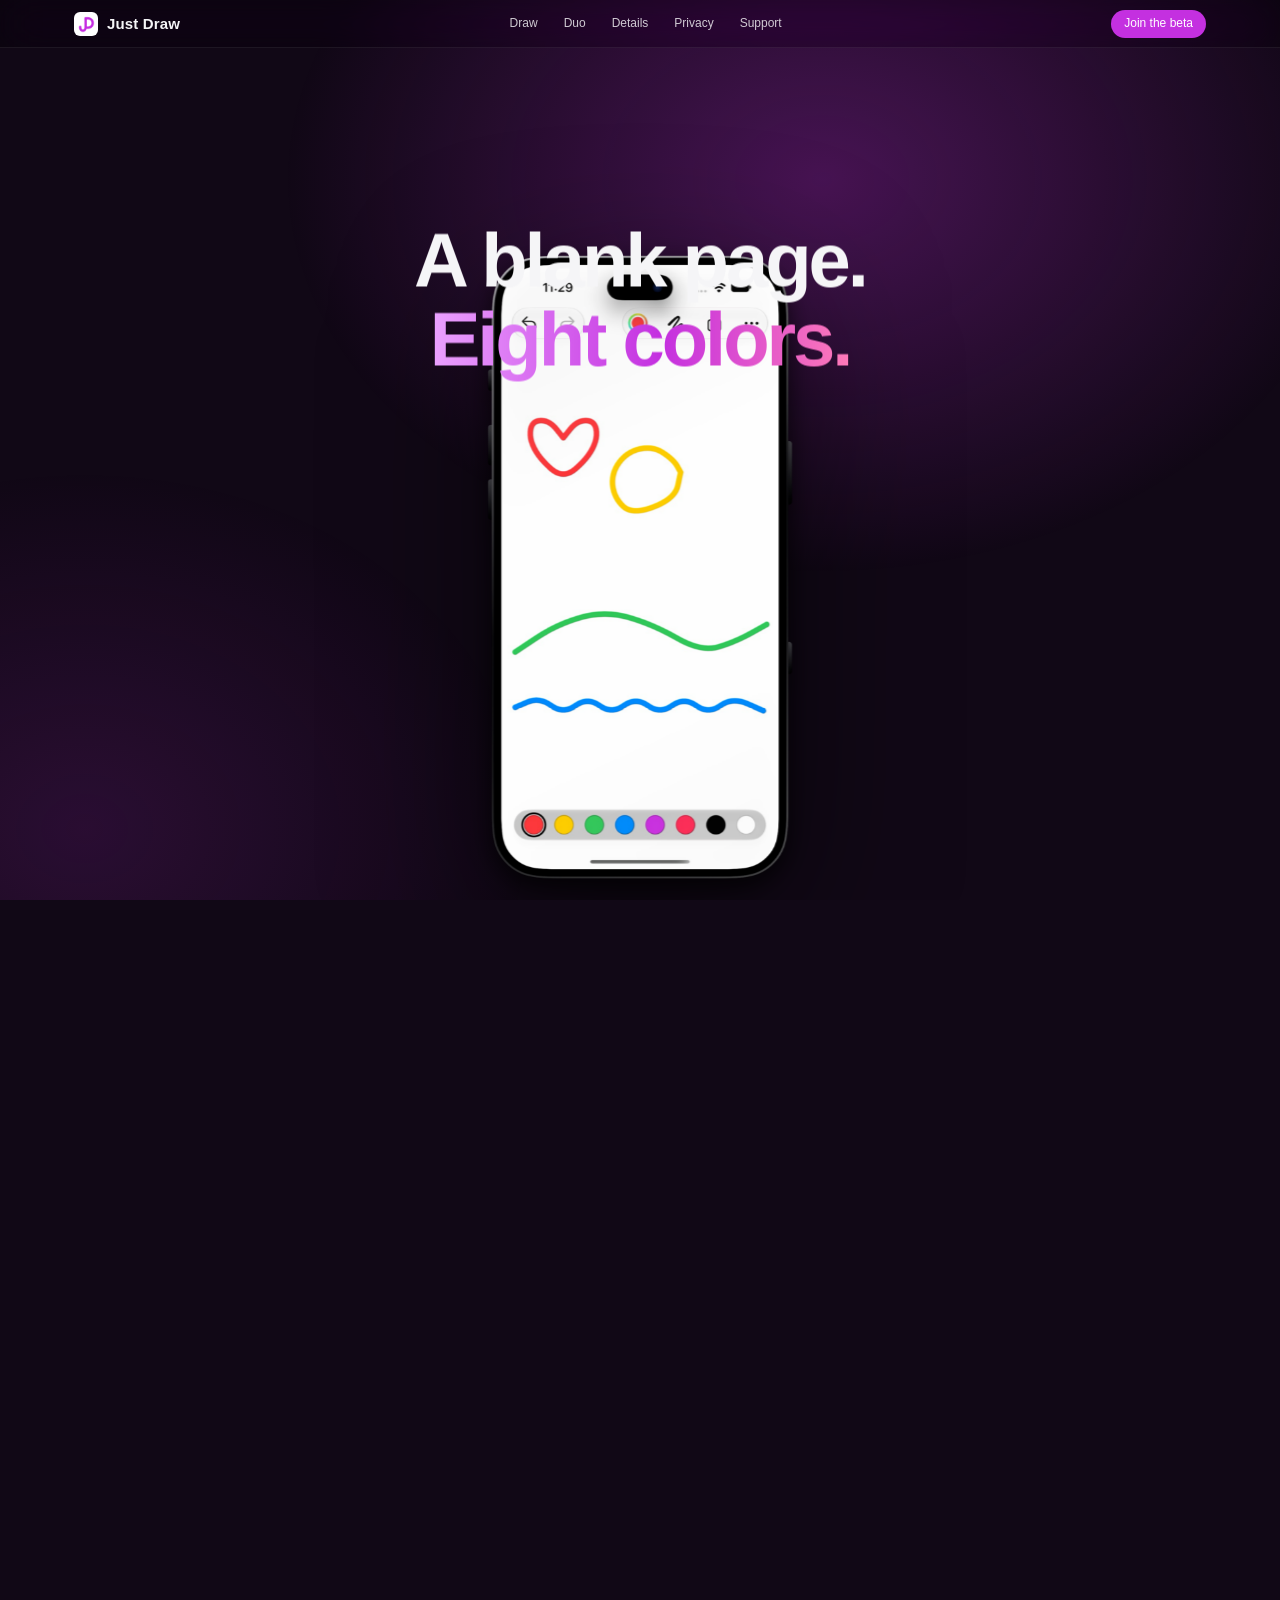
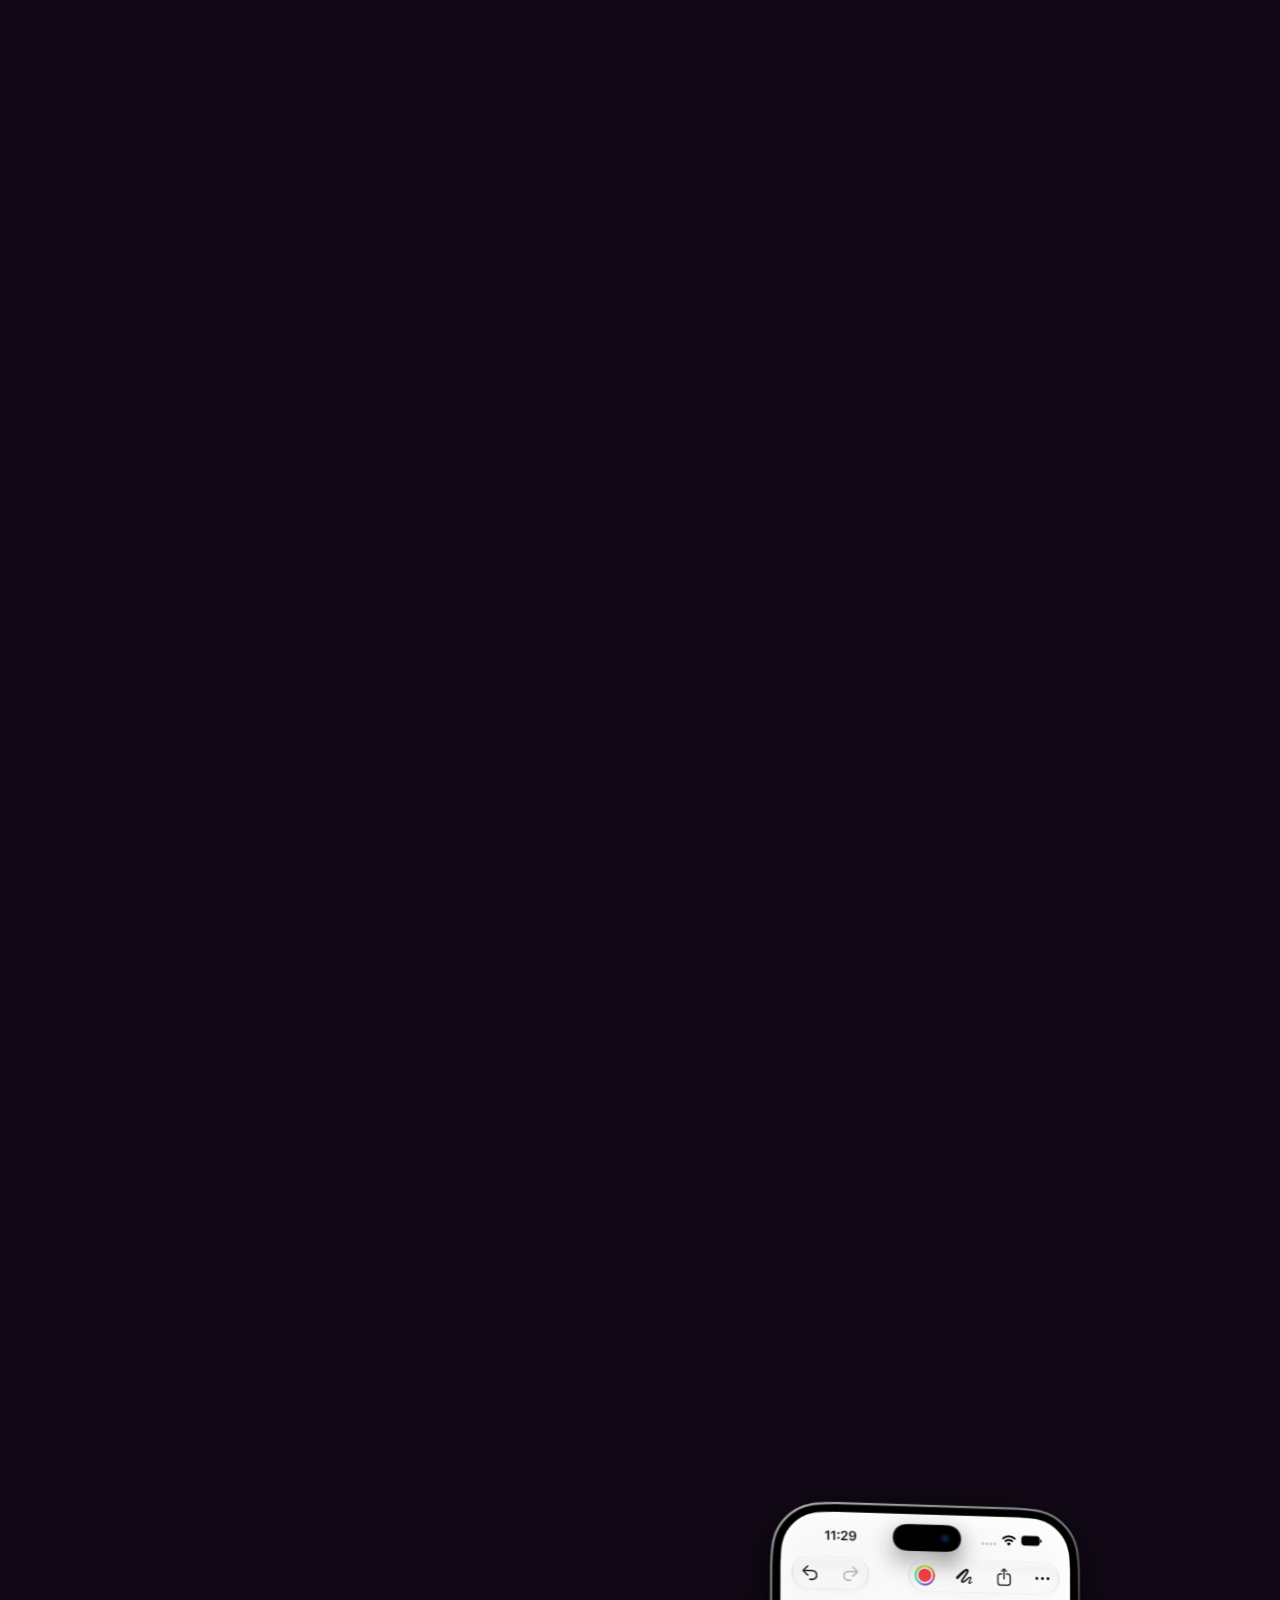
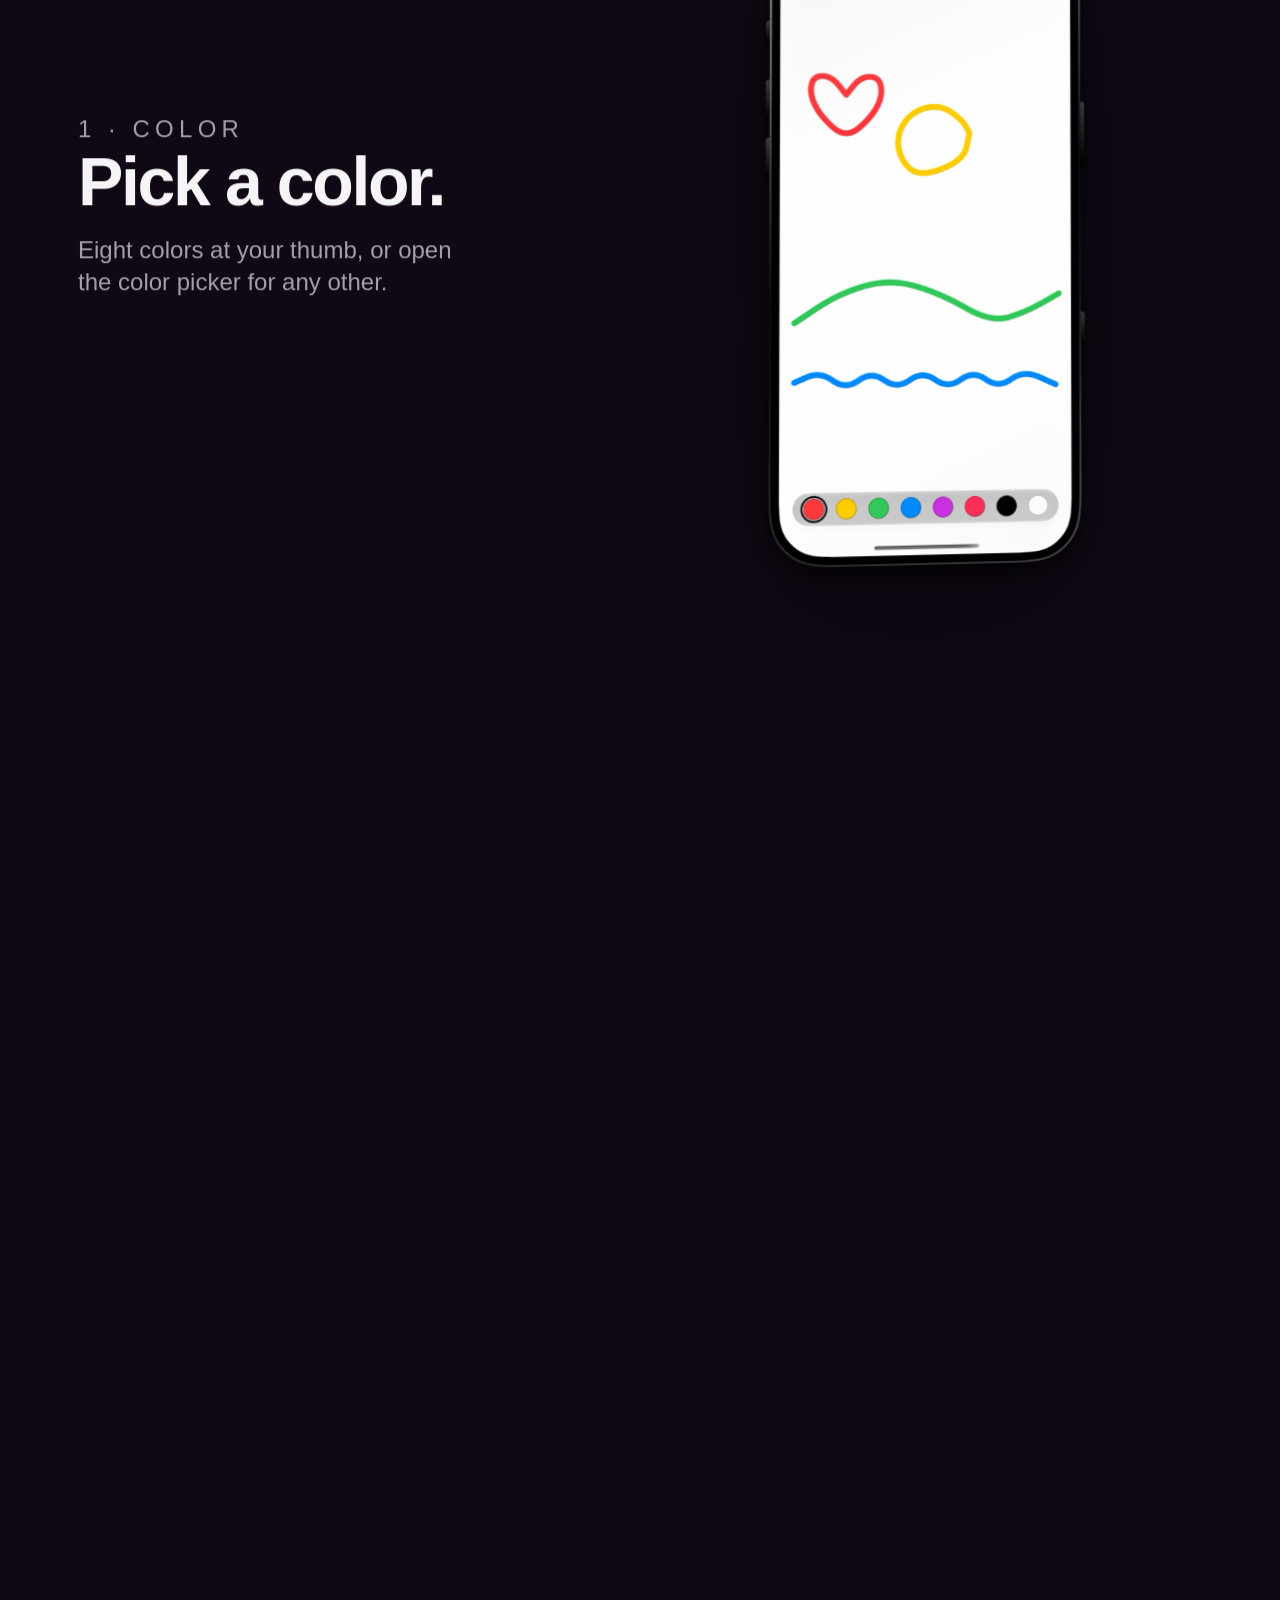
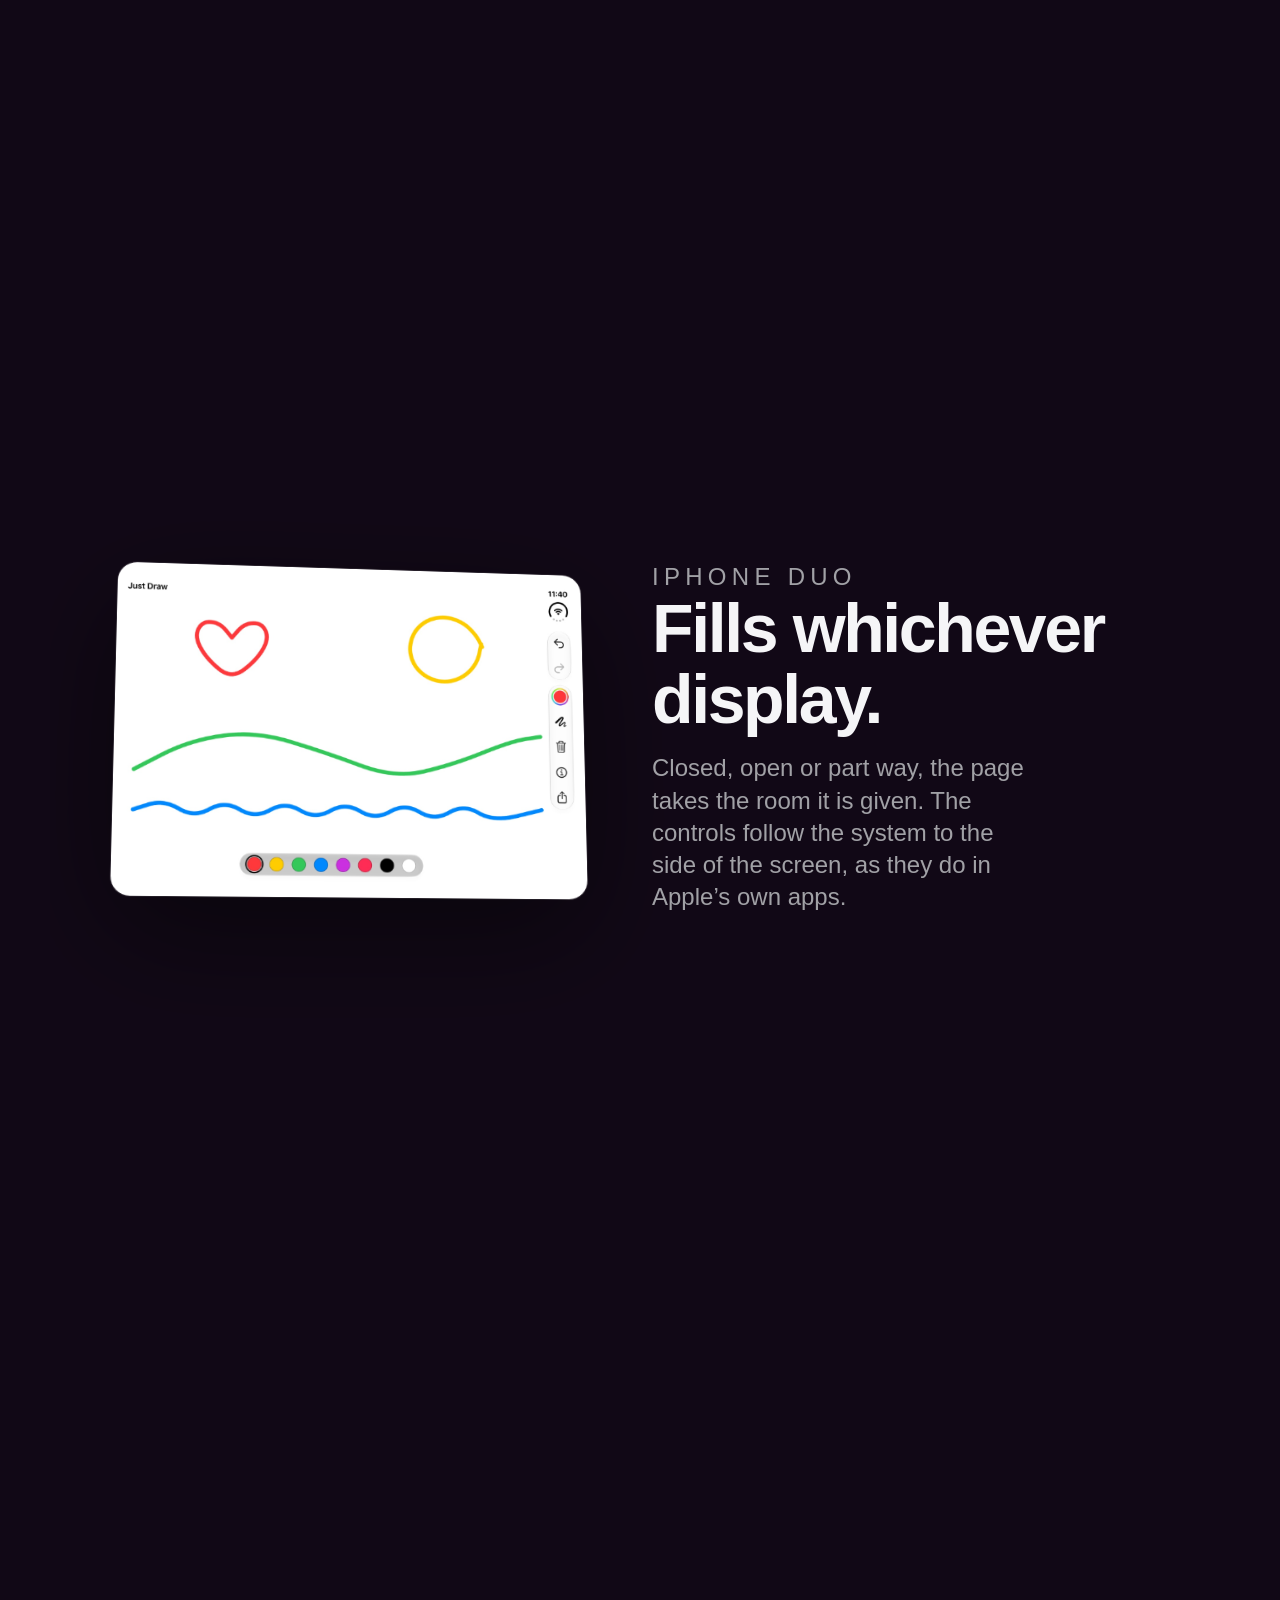
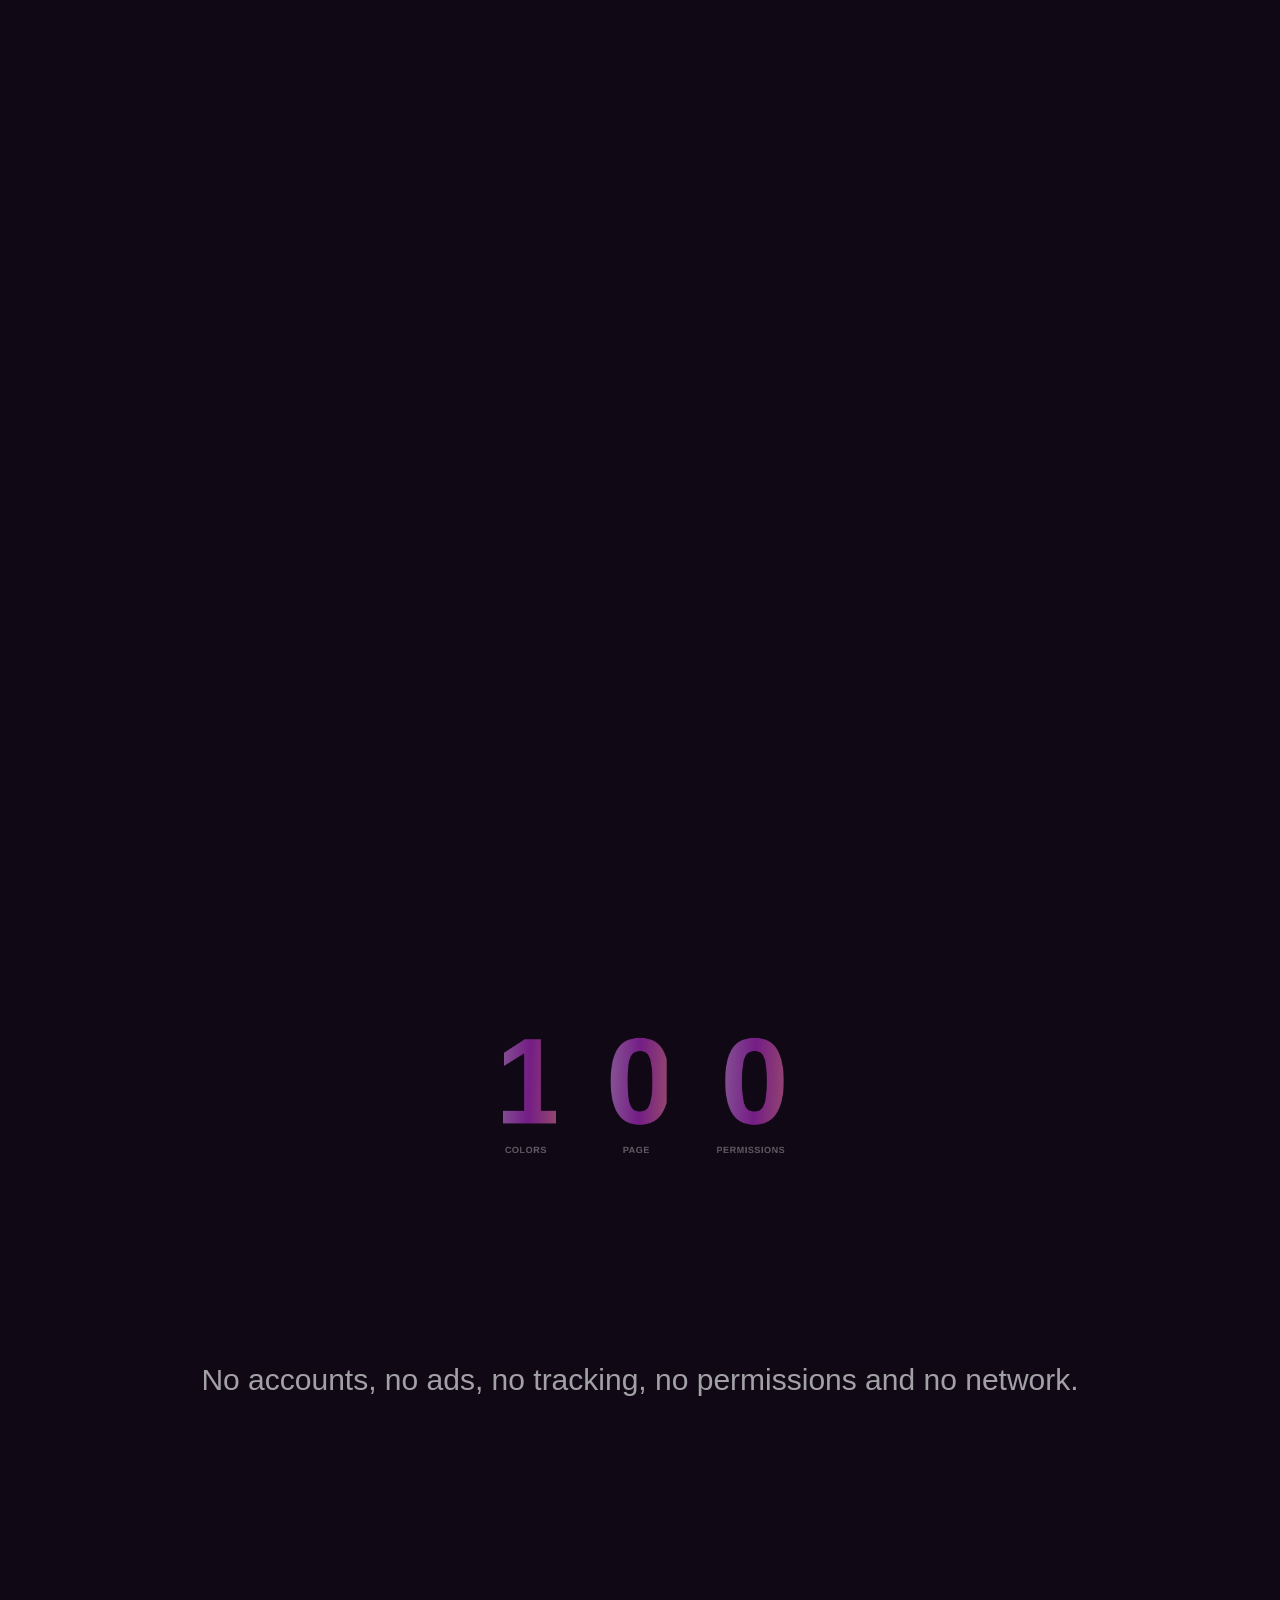
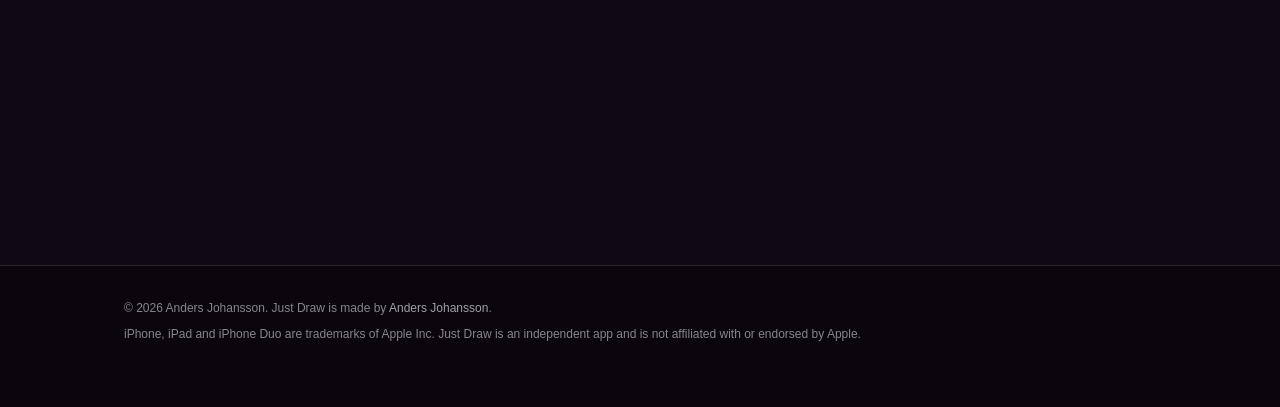
==== commit 44a38bd7: "Fix escaped middots in eyebrows and wide-image crossfade; 16:9 Duo mockup for Framedevice Co-Authore" ====
--- a/index.html
+++ b/index.html
@@ -33,7 +33,7 @@
       <div class="cta"><a class="pill fill" href="https://testflight.apple.com/join/3rHHeFmC">Join the beta</a><a class="pill line" href="#draw">See the three steps</a></div>
     </div>
     <p class="hero-tag" data-beat="0.42,0.62,2,3" data-travel="50">A blank page.<br><span class="grad">Eight colors.</span></p>
-    <div class="fan"><div class="device" data-motion="fan" data-i="0" data-n="1"><img src="assets/phone-iphone.png" alt="Just Draw on an iPhone" width="1306" height="2360" loading=eager></div></div>
+    <div class="fan"><div class="device" data-motion="fan" data-i="0" data-n="1"><img src="assets/phone-iphone.png" alt="Just Draw on an iPhone" width="1306" height="2360"></div></div>
   </div>
 </section>
 <section class="stage" id="draw" style="--n:4.1" data-stage data-bg="#120817" data-glow="196,48,224">
--- a/motion.css
+++ b/motion.css
@@ -62,7 +62,7 @@
 .device { position: relative; height: 100%; aspect-ratio: 1306 / 2360; will-change: transform; transform-style: preserve-3d; filter: drop-shadow(0 40px 70px rgba(0,0,0,.5)); }
 .device img { position: absolute; inset: 0; width: 100%; height: 100%; object-fit: contain; opacity: var(--v, 1); will-change: opacity; }
 .device.wide { aspect-ratio: auto; height: auto; width: min(100%, 640px); }
-.device.wide img { position: relative; border-radius: 22px; opacity: 1; box-shadow: 0 0 0 1px rgba(255,255,255,.1); }
+.device.wide img { position: relative; border-radius: 22px; opacity: var(--v, 1); box-shadow: 0 0 0 1px rgba(255,255,255,.1); }
 .device.wide.plain img { border-radius: 0; box-shadow: none; }
 .device.wide img + img { position: absolute; inset: 0; height: 100%; opacity: var(--v, 0); }
 
@@ -76,6 +76,17 @@
 .fan { position: absolute; inset: 0; display: grid; place-items: end center; perspective: 1700px; }
 .fan .device { grid-area: 1 / 1; height: min(78svh, 112vw * 1.1); margin-bottom: -2svh; }
 .fan.low .device { margin-bottom: -14svh; }
+.fan.mid .device.icon { height: auto; width: clamp(60px, 12vw, 132px); aspect-ratio: 1; margin-bottom: 30svh; border-radius: 22%; overflow: hidden; filter: drop-shadow(0 22px 40px rgba(0,0,0,.55)); }
+.fan.mid .device.icon img { object-fit: cover; }
+.beat-icon { width: 84px; height: 84px; border-radius: 20px; margin-bottom: 18px; box-shadow: 0 14px 36px rgba(var(--glow), .45); }
+.beat .cta { margin-top: 22px; }
+.beat .cta .pill { padding: 10px 20px; font-size: 16px; }
+.track-head { position: absolute; left: 0; right: 0; top: 14svh; padding: 0 24px; text-align: center; z-index: 1; }
+.hstage .pin { align-items: center; }
+.hstage .track { margin-top: 12svh; }
+.track a.card { color: var(--fg); text-decoration: none; gap: 22px; }
+.track a.card:hover { border-color: var(--accent2); }
+.track .go { color: var(--accent2); font-weight: 600; }
 
 /* Big numbers */
 .numbers .pin { display: grid; place-items: center; text-align: center; }
